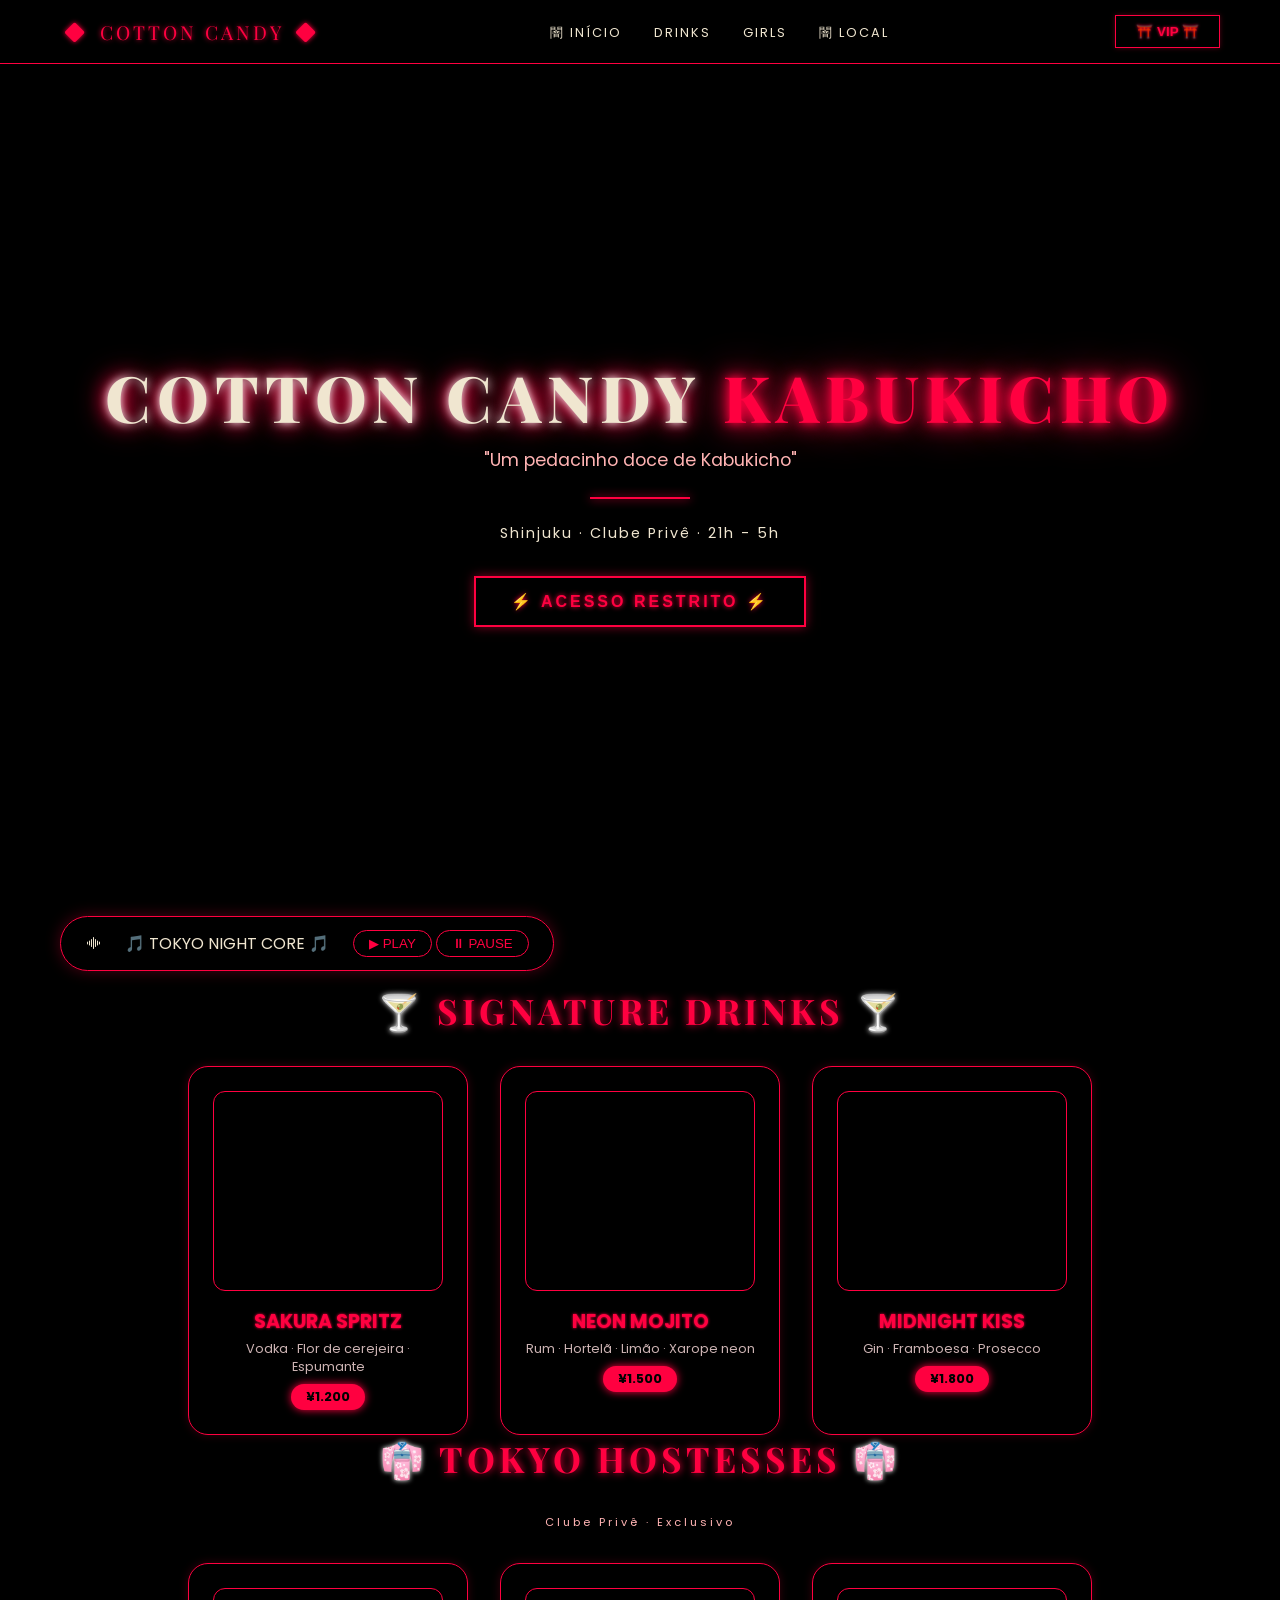
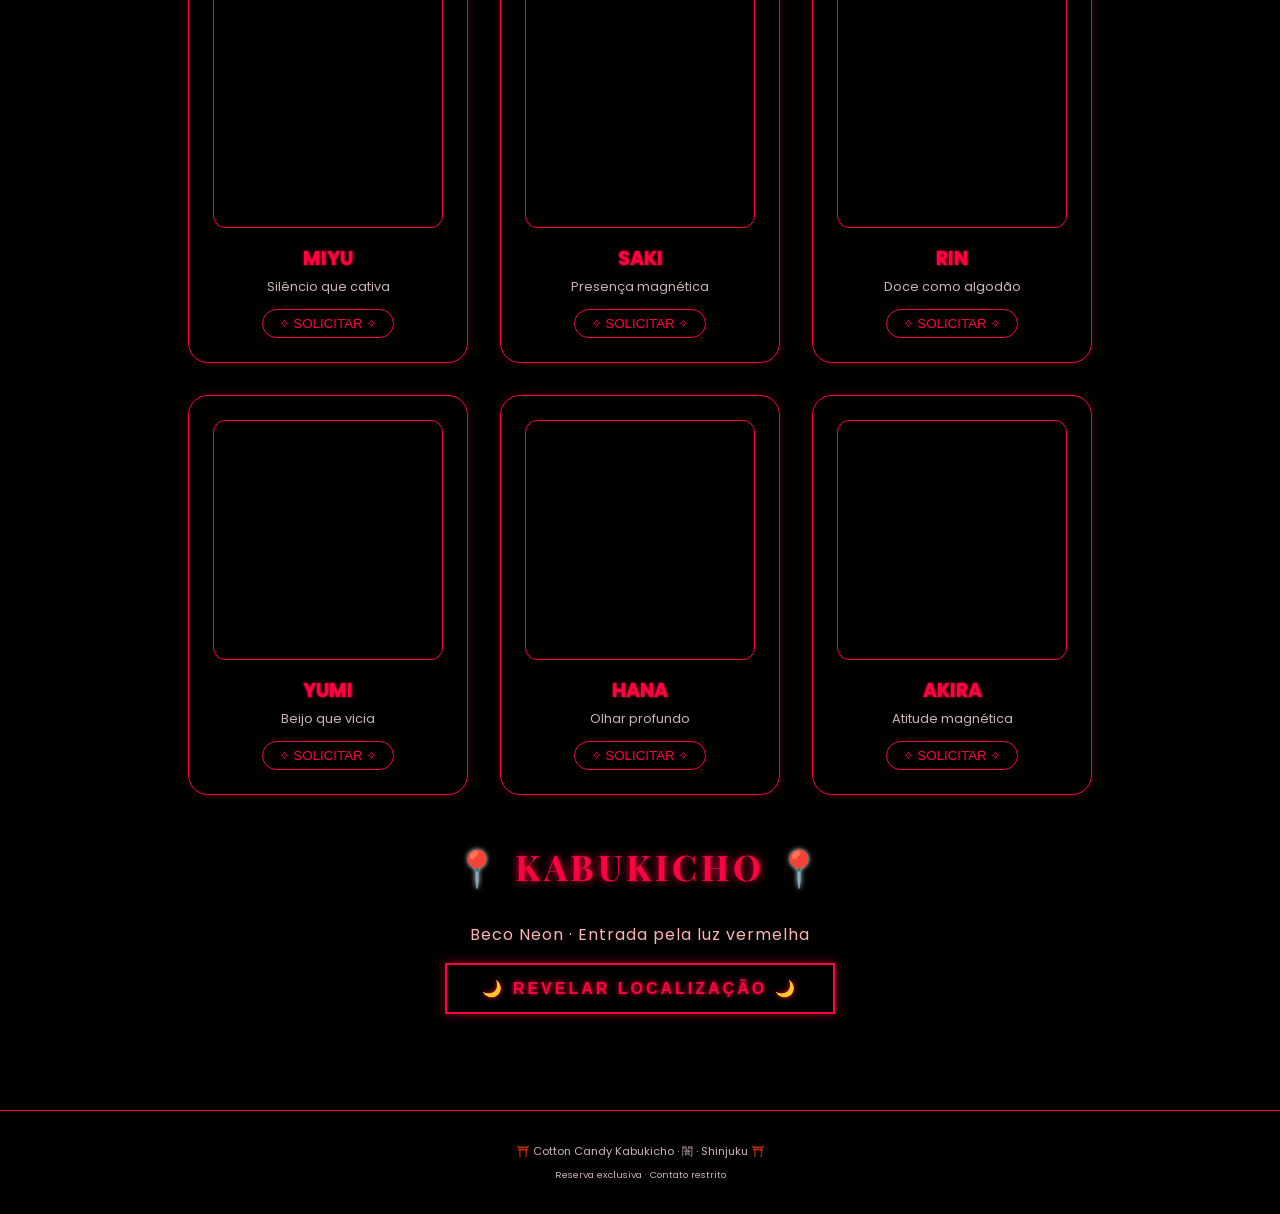
==== index.html @ 1bbd7b4f "Update index.html" ====
<!DOCTYPE html>
<html lang="pt-br">
<head>
    <meta charset="UTF-8">
    <meta name="viewport" content="width=device-width, initial-scale=1.0">
    <title>Cotton Candy Kabukicho · 闇の夜</title>
    <link rel="stylesheet" href="style.css">
    <link href="https://fonts.googleapis.com/css2?family=Playfair+Display:wght@400;600;700;900&family=Poppins:wght@300;400;500;600;700&display=swap" rel="stylesheet">
    <link rel="stylesheet" href="https://cdn.jsdelivr.net/npm/bootstrap-icons@1.10.5/font/bootstrap-icons.css">
</head>
<body>

    <!-- VÍDEO DE FUNDO -->
    <div class="video-background">
        <video autoplay muted loop playsinline id="bg-video">
            <source src="night%20club%20Tokyo%20Japan.mp4" type="video/mp4">
        </video>
        <div class="video-overlay"></div>
    </div>

    <header>
        <div class="container">
            <div class="logo">
                <i class="bi bi-diamond-fill"></i>
                <span>COTTON CANDY</span>
                <i class="bi bi-diamond-fill"></i>
            </div>
            <nav>
                <ul>
                    <li><a href="#inicio">闇 INÍCIO</a></li>
                    <li><a href="#drinks">DRINKS</a></li>
                    <li><a href="#girls">GIRLS</a></li>
                    <li><a href="#local">闇 LOCAL</a></li>
                </ul>
            </nav>
            <div class="vip-btn">
                <button id="btn-vip" class="neon-btn">⛩️ VIP ⛩️</button>
            </div>
        </div>
    </header>

    <main>
        <section class="hero" id="inicio">
            <div class="container">
                <div class="hero-content">
                    <h1 class="neon-title">COTTON CANDY <span class="neon-red">KABUKICHO</span></h1>
                    <p class="subtitle">"Um pedacinho doce de Kabukicho"</p>
                    <div class="neon-line"></div>
                    <p class="desc">Shinjuku · Clube Privê · 21h - 5h</p>
                    <button id="btn-reserve" class="btn-neon-big">⚡ ACESSO RESTRITO ⚡</button>
                </div>
            </div>
        </section>

        <section class="music-section">
            <div class="container">
                <div class="music-neon-bar">
                    <i class="bi bi-soundwave"></i>
                    <span id="music-status">🎵 TOKYO NIGHT CORE 🎵</span>
                    <div class="music-buttons">
                        <button id="btn-play" class="neon-small">▶ PLAY</button>
                        <button id="btn-pause" class="neon-small">⏸ PAUSE</button>
                    </div>
                </div>
            </div>
        </section>

        <!-- DRINKS -->
        <section class="drinks" id="drinks">
            <div class="container">
                <h2 class="section-neon">🍸 <span class="neon-red">SIGNATURE DRINKS</span> 🍸</h2>
                <div class="cards-grid">
                    <div class="neon-card">
                        <div class="card-img" style="background-image: url('Sakura%20Apritz.jpg');"></div>
                        <h3>SAKURA SPRITZ</h3>
                        <p>Vodka · Flor de cerejeira · Espumante</p>
                        <span class="price-neon">¥1.200</span>
                    </div>
                    <div class="neon-card">
                        <div class="card-img" style="background-image: url('Neon%20Mojito.jpg');"></div>
                        <h3>NEON MOJITO</h3>
                        <p>Rum · Hortelã · Limão · Xarope neon</p>
                        <span class="price-neon">¥1.500</span>
                    </div>
                    <div class="neon-card">
                        <div class="card-img" style="background-image: url('Midnight%20Kiss.jpg');"></div>
                        <h3>MIDNIGHT KISS</h3>
                        <p>Gin · Framboesa · Prosecco</p>
                        <span class="price-neon">¥1.800</span>
                    </div>
                </div>
            </div>
        </section>

        <!-- TOKYO HOSTESSES (6 GIRLS) -->
        <section class="girls" id="girls">
            <div class="container">
                <h2 class="section-neon">👘 <span class="neon-red">TOKYO HOSTESSES</span> 👘</h2>
                <p class="sub-neon">Clube Privê · Exclusivo</p>
                <div class="cards-grid">
                    <div class="neon-card girl">
                        <div class="card-img" style="background-image: url('Miyu.jpg');"></div>
                        <h3>MIYU</h3>
                        <p>Silêncio que cativa</p>
                        <button class="btn-hostess" data-girl="Miyu">✧ SOLICITAR ✧</button>
                    </div>
                    <div class="neon-card girl">
                        <div class="card-img" style="background-image: url('Saki.jpg');"></div>
                        <h3>SAKI</h3>
                        <p>Presença magnética</p>
                        <button class="btn-hostess" data-girl="Saki">✧ SOLICITAR ✧</button>
                    </div>
                    <div class="neon-card girl">
                        <div class="card-img" style="background-image: url('Rin.jpg');"></div>
                        <h3>RIN</h3>
                        <p>Doce como algodão</p>
                        <button class="btn-hostess" data-girl="Rin">✧ SOLICITAR ✧</button>
                    </div>
                    <div class="neon-card girl">
                        <div class="card-img" style="background-image: url('Yumi.jpg');"></div>
                        <h3>YUMI</h3>
                        <p>Beijo que vicia</p>
                        <button class="btn-hostess" data-girl="Yumi">✧ SOLICITAR ✧</button>
                    </div>
                    <div class="neon-card girl">
                        <div class="card-img" style="background-image: url('girl001.jpg');"></div>
                        <h3>HANA</h3>
                        <p>Olhar profundo</p>
                        <button class="btn-hostess" data-girl="Hana">✧ SOLICITAR ✧</button>
                    </div>
                    <div class="neon-card girl">
                        <div class="card-img" style="background-image: url('girl002.jpg');"></div>
                        <h3>AKIRA</h3>
                        <p>Atitude magnética</p>
                        <button class="btn-hostess" data-girl="Akira">✧ SOLICITAR ✧</button>
                    </div>
                </div>
            </div>
        </section>

        <section class="location" id="local">
            <div class="container">
                <h2 class="section-neon">📍 <span class="neon-red">KABUKICHO</span> 📍</h2>
                <p class="location-address">Beco Neon · Entrada pela luz vermelha</p>
                <button id="btn-mapa" class="btn-neon-big">🌙 REVELAR LOCALIZAÇÃO 🌙</button>
            </div>
        </section>
    </main>

    <footer>
        <div class="container">
            <p>⛩️ Cotton Candy Kabukicho · 闇 · Shinjuku ⛩️</p>
            <p class="footer-small">Reserva exclusiva · Contato restrito</p>
        </div>
    </footer>

    <audio id="bg-music" loop preload="auto"></audio>

    <script src="script.js"></script>
</body>
</html>
---- style.css ----
* {
    margin: 0;
    padding: 0;
    box-sizing: border-box;
}

body {
    font-family: 'Poppins', sans-serif;
    background: #000;
    color: #f0e6d0;
    overflow-x: hidden;
}

/* VÍDEO DE FUNDO */
.video-background {
    position: fixed;
    top: 0;
    left: 0;
    width: 100%;
    height: 100%;
    z-index: -2;
    overflow: hidden;
}

.video-background video {
    width: 100%;
    height: 100%;
    object-fit: cover;
}

.video-overlay {
    position: fixed;
    top: 0;
    left: 0;
    width: 100%;
    height: 100%;
    background: rgba(0, 0, 0, 0.65);
    z-index: -1;
}

.container {
    max-width: 1200px;
    margin: 0 auto;
    padding: 0 20px;
}

/* HEADER SOMBRIO */
header {
    position: fixed;
    top: 0;
    width: 100%;
    background: rgba(0, 0, 0, 0.85);
    backdrop-filter: blur(12px);
    border-bottom: 1px solid #ff0040;
    z-index: 100;
    padding: 15px 0;
}

header .container {
    display: flex;
    justify-content: space-between;
    align-items: center;
    flex-wrap: wrap;
}

.logo {
    font-family: 'Playfair Display', serif;
    font-size: 1.2rem;
    letter-spacing: 3px;
    color: #ff0040;
    text-shadow: 0 0 5px #ff0040;
}

.logo i {
    margin: 0 5px;
}

nav ul {
    display: flex;
    gap: 2rem;
    list-style: none;
}

nav a {
    color: #f0e6d0;
    text-decoration: none;
    font-size: 0.8rem;
    letter-spacing: 2px;
    transition: 0.3s;
}

nav a:hover {
    color: #ff0040;
    text-shadow: 0 0 5px #ff0040;
}

.neon-btn {
    background: none;
    border: 1px solid #ff0040;
    padding: 8px 20px;
    color: #ff0040;
    font-weight: bold;
    cursor: pointer;
    transition: 0.3s;
    text-shadow: 0 0 3px #ff0040;
    box-shadow: 0 0 5px rgba(255,0,64,0.3);
}

.neon-btn:hover {
    background: #ff0040;
    color: #000;
    box-shadow: 0 0 20px #ff0040;
}

/* HERO */
.hero {
    min-height: 100vh;
    display: flex;
    align-items: center;
    text-align: center;
    padding-top: 80px;
}

.hero-content {
    width: 100%;
}

.neon-title {
    font-family: 'Playfair Display', serif;
    font-size: 4rem;
    font-weight: 800;
    letter-spacing: 6px;
    text-shadow: 0 0 10px #fff, 0 0 20px #ff0040, 0 0 30px #ff0040;
}

.neon-title .neon-red {
    color: #ff0040;
    text-shadow: 0 0 10px #ff0040, 0 0 20px #ff0040, 0 0 40px #ff0040;
}

.subtitle {
    font-size: 1.1rem;
    margin-top: 0.5rem;
    color: #ffb3b3;
}

.neon-line {
    width: 100px;
    height: 2px;
    background: #ff0040;
    margin: 1.5rem auto;
    box-shadow: 0 0 10px #ff0040;
}

.desc {
    font-size: 0.9rem;
    letter-spacing: 2px;
    margin-bottom: 2rem;
}

.btn-neon-big {
    background: none;
    border: 2px solid #ff0040;
    padding: 14px 35px;
    color: #ff0040;
    font-weight: bold;
    cursor: pointer;
    transition: 0.3s;
    font-size: 1rem;
    letter-spacing: 3px;
    text-shadow: 0 0 5px #ff0040;
    box-shadow: 0 0 10px rgba(255,0,64,0.5);
}

.btn-neon-big:hover {
    background: #ff0040;
    color: #000;
    box-shadow: 0 0 30px #ff0040;
}

/* MUSIC NEON BAR */
.music-section {
    padding: 1rem 0;
}

.music-neon-bar {
    background: rgba(0, 0, 0, 0.7);
    backdrop-filter: blur(8px);
    border: 1px solid #ff0040;
    border-radius: 50px;
    padding: 0.8rem 1.5rem;
    display: inline-flex;
    align-items: center;
    gap: 1.5rem;
    width: auto;
    margin: 0 auto;
    box-shadow: 0 0 15px rgba(255,0,64,0.3);
}

.neon-small {
    background: none;
    border: 1px solid #ff0040;
    color: #ff0040;
    padding: 5px 15px;
    border-radius: 30px;
    cursor: pointer;
    transition: 0.3s;
}

.neon-small:hover {
    background: #ff0040;
    color: #000;
}

/* SEÇÕES */
.section-neon {
    font-family: 'Playfair Display', serif;
    font-size: 2.2rem;
    text-align: center;
    margin-bottom: 2rem;
    letter-spacing: 4px;
    text-shadow: 0 0 5px #fff;
}

.section-neon .neon-red {
    color: #ff0040;
    text-shadow: 0 0 8px #ff0040;
}

.sub-neon {
    text-align: center;
    font-size: 0.7rem;
    letter-spacing: 3px;
    color: #ffb3b3;
    margin-bottom: 2rem;
}

.cards-grid {
    display: flex;
    justify-content: center;
    gap: 2rem;
    flex-wrap: wrap;
}

.neon-card {
    background: rgba(0, 0, 0, 0.7);
    backdrop-filter: blur(8px);
    border: 1px solid #ff0040;
    border-radius: 20px;
    padding: 1.5rem;
    width: 280px;
    text-align: center;
    transition: 0.3s;
    box-shadow: 0 0 10px rgba(255,0,64,0.2);
}

.neon-card:hover {
    transform: translateY(-8px);
    border-color: #ff0040;
    box-shadow: 0 0 25px #ff0040;
}

.card-img {
    width: 100%;
    height: 200px;
    background-size: cover;
    background-position: center;
    border-radius: 12px;
    margin-bottom: 1rem;
    border: 1px solid #ff0040;
}

.girl .card-img {
    height: 240px;
}

.neon-card h3 {
    font-size: 1.2rem;
    margin-bottom: 0.3rem;
    color: #ff0040;
    text-shadow: 0 0 3px #ff0040;
}

.neon-card p {
    font-size: 0.8rem;
    color: #ccb3b3;
}

.price-neon {
    display: inline-block;
    background: #ff0040;
    padding: 4px 15px;
    border-radius: 30px;
    font-size: 0.8rem;
    font-weight: bold;
    color: #000;
    margin-top: 0.5rem;
    box-shadow: 0 0 8px #ff0040;
}

.btn-hostess {
    background: none;
    border: 1px solid #ff0040;
    padding: 6px 16px;
    border-radius: 30px;
    color: #ff0040;
    cursor: pointer;
    margin-top: 0.8rem;
    transition: 0.3s;
}

.btn-hostess:hover {
    background: #ff0040;
    color: #000;
}

/* LOCATION */
.location {
    text-align: center;
    padding: 3rem 0;
}

.location-address {
    margin-bottom: 1rem;
    color: #ffb3b3;
    letter-spacing: 1px;
}

footer {
    text-align: center;
    padding: 2rem 0;
    border-top: 1px solid #ff0040;
    margin-top: 3rem;
    font-size: 0.7rem;
    color: #ccb3b3;
}

.footer-small {
    margin-top: 0.5rem;
    font-size: 0.6rem;
}

@media (max-width: 768px) {
    .neon-title { font-size: 2rem; }
    nav ul { gap: 1rem; }
    .neon-card { width: 90%; }
}
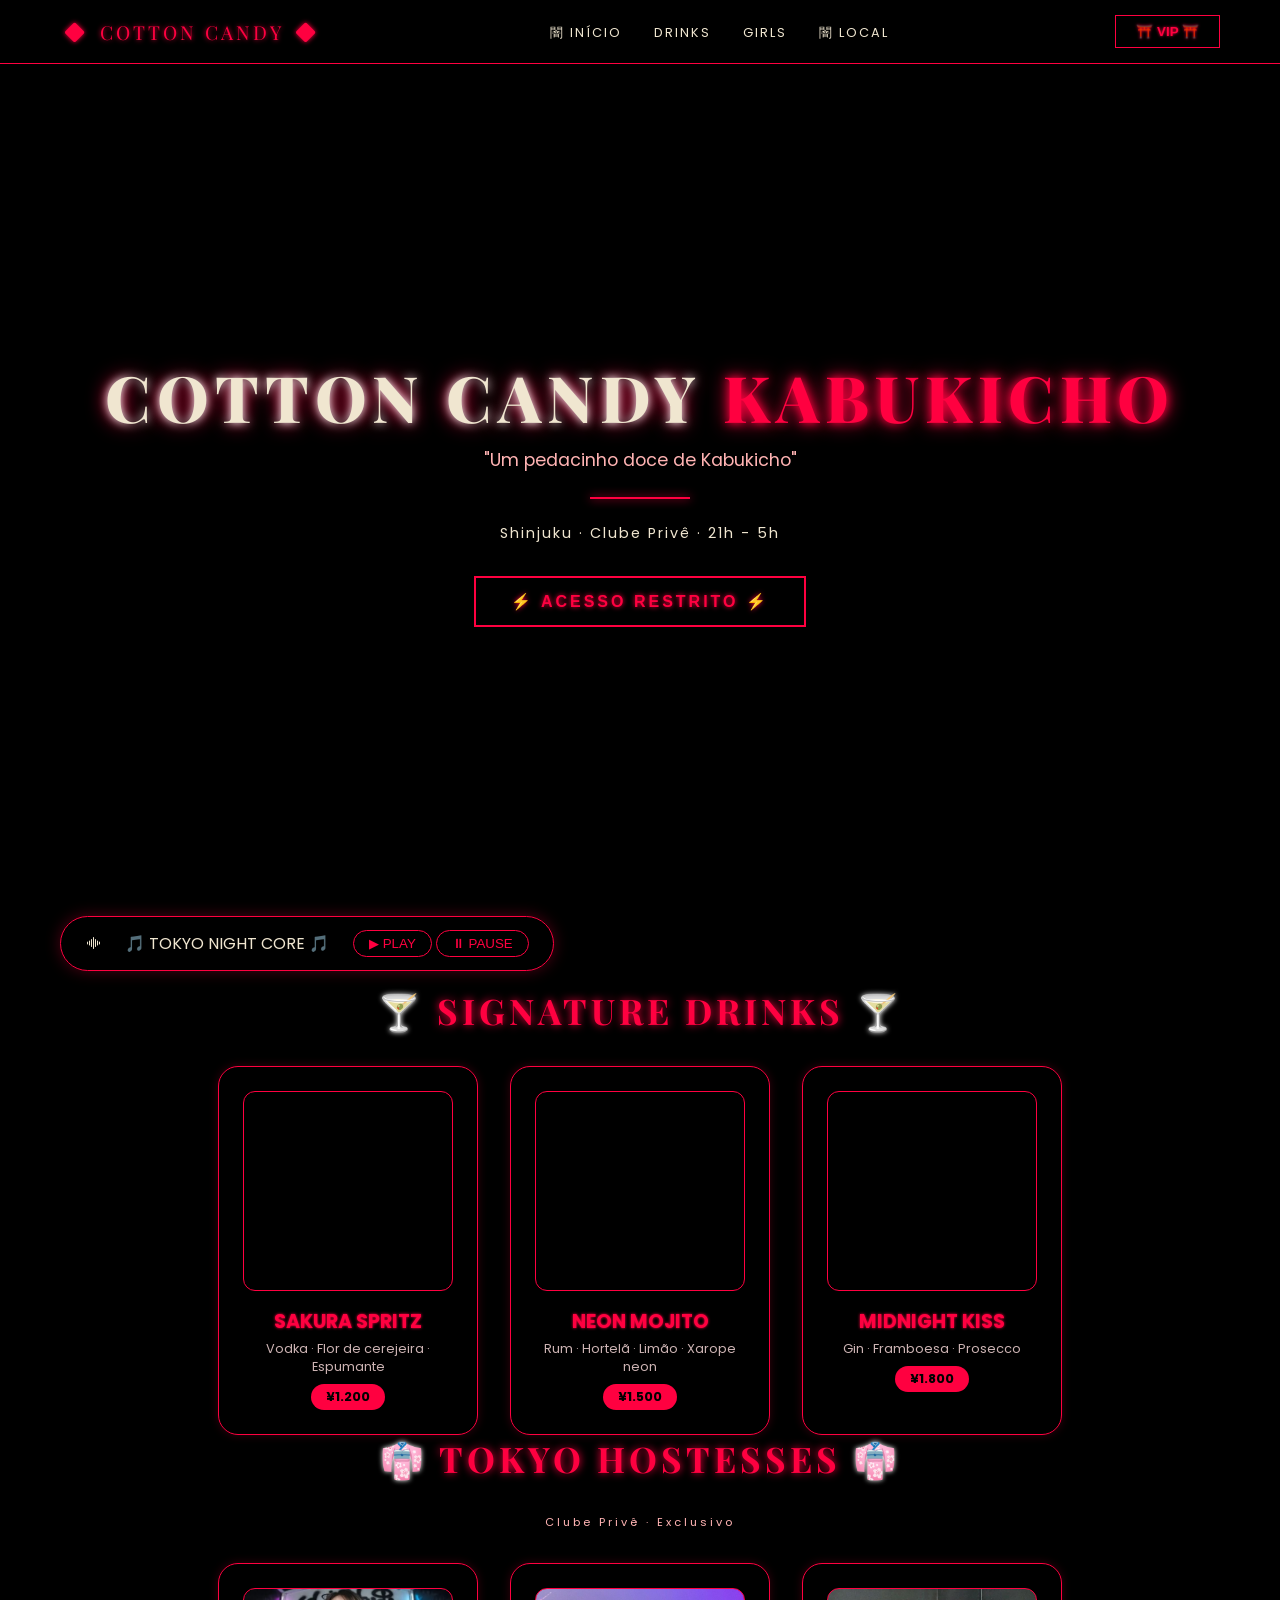
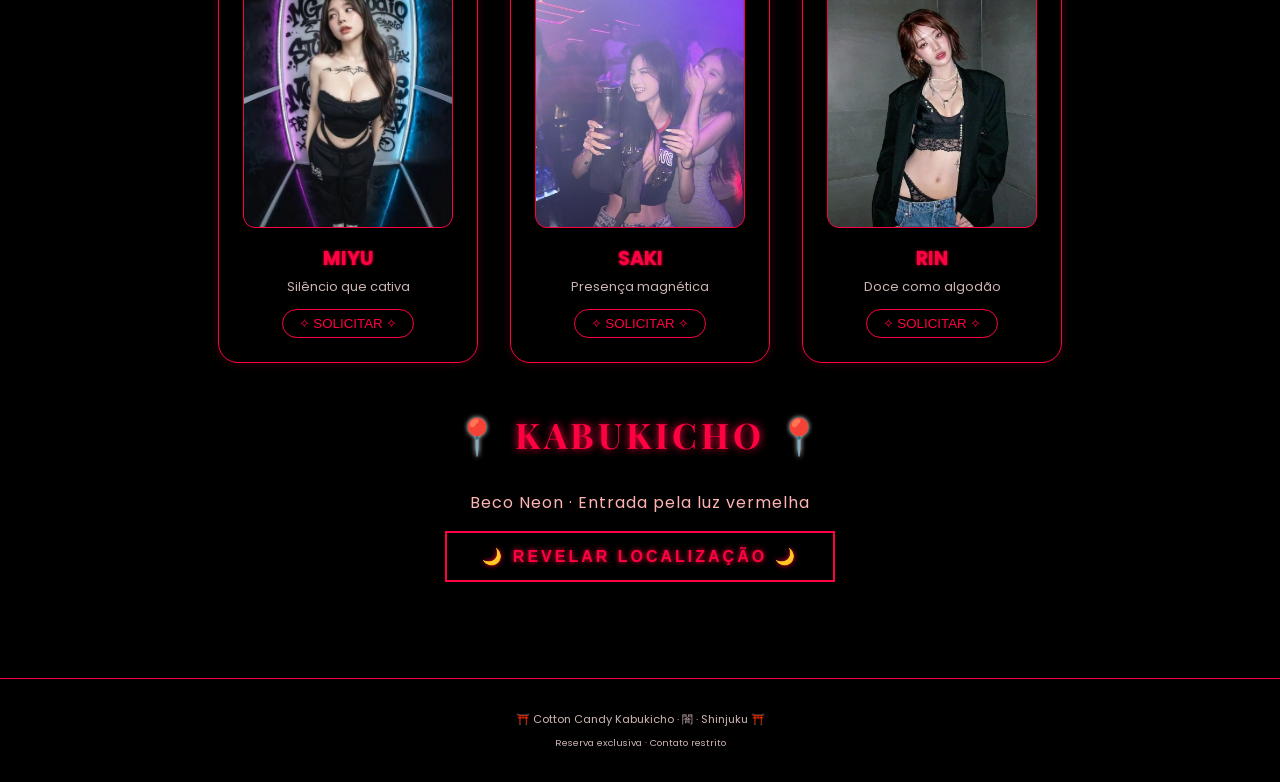
==== commit e27ba712: "Update index.html" ====
--- a/index.html
+++ b/index.html
@@ -13,7 +13,7 @@
     <!-- VÍDEO DE FUNDO -->
     <div class="video-background">
         <video autoplay muted loop playsinline id="bg-video">
-            <source src="night%20club%20Tokyo%20Japan.mp4" type="video/mp4">
+            <source src="imagens/night%20club,%20Tokyo,%20Japan.mp4" type="video/mp4">
         </video>
         <div class="video-overlay"></div>
     </div>
@@ -71,19 +71,19 @@
                 <h2 class="section-neon">🍸 <span class="neon-red">SIGNATURE DRINKS</span> 🍸</h2>
                 <div class="cards-grid">
                     <div class="neon-card">
-                        <div class="card-img" style="background-image: url('Sakura%20Apritz.jpg');"></div>
+                        <div class="card-img" style="background-image: url('imagens/giri001.jpg');"></div>
                         <h3>SAKURA SPRITZ</h3>
                         <p>Vodka · Flor de cerejeira · Espumante</p>
                         <span class="price-neon">¥1.200</span>
                     </div>
                     <div class="neon-card">
-                        <div class="card-img" style="background-image: url('Neon%20Mojito.jpg');"></div>
+                        <div class="card-img" style="background-image: url('imagens/giri002.jpg');"></div>
                         <h3>NEON MOJITO</h3>
                         <p>Rum · Hortelã · Limão · Xarope neon</p>
                         <span class="price-neon">¥1.500</span>
                     </div>
                     <div class="neon-card">
-                        <div class="card-img" style="background-image: url('Midnight%20Kiss.jpg');"></div>
+                        <div class="card-img" style="background-image: url('imagens/giri003.jpg');"></div>
                         <h3>MIDNIGHT KISS</h3>
                         <p>Gin · Framboesa · Prosecco</p>
                         <span class="price-neon">¥1.800</span>
@@ -92,47 +92,29 @@
             </div>
         </section>
 
-        <!-- TOKYO HOSTESSES (6 GIRLS) -->
+        <!-- TOKYO HOSTESSES -->
         <section class="girls" id="girls">
             <div class="container">
                 <h2 class="section-neon">👘 <span class="neon-red">TOKYO HOSTESSES</span> 👘</h2>
                 <p class="sub-neon">Clube Privê · Exclusivo</p>
                 <div class="cards-grid">
                     <div class="neon-card girl">
-                        <div class="card-img" style="background-image: url('Miyu.jpg');"></div>
+                        <div class="card-img" style="background-image: url('imagens/Miyu.jpg');"></div>
                         <h3>MIYU</h3>
                         <p>Silêncio que cativa</p>
                         <button class="btn-hostess" data-girl="Miyu">✧ SOLICITAR ✧</button>
                     </div>
                     <div class="neon-card girl">
-                        <div class="card-img" style="background-image: url('Saki.jpg');"></div>
+                        <div class="card-img" style="background-image: url('imagens/Saki.jpg');"></div>
                         <h3>SAKI</h3>
                         <p>Presença magnética</p>
                         <button class="btn-hostess" data-girl="Saki">✧ SOLICITAR ✧</button>
                     </div>
                     <div class="neon-card girl">
-                        <div class="card-img" style="background-image: url('Rin.jpg');"></div>
+                        <div class="card-img" style="background-image: url('imagens/Rin.jpg');"></div>
                         <h3>RIN</h3>
                         <p>Doce como algodão</p>
                         <button class="btn-hostess" data-girl="Rin">✧ SOLICITAR ✧</button>
-                    </div>
-                    <div class="neon-card girl">
-                        <div class="card-img" style="background-image: url('Yumi.jpg');"></div>
-                        <h3>YUMI</h3>
-                        <p>Beijo que vicia</p>
-                        <button class="btn-hostess" data-girl="Yumi">✧ SOLICITAR ✧</button>
-                    </div>
-                    <div class="neon-card girl">
-                        <div class="card-img" style="background-image: url('girl001.jpg');"></div>
-                        <h3>HANA</h3>
-                        <p>Olhar profundo</p>
-                        <button class="btn-hostess" data-girl="Hana">✧ SOLICITAR ✧</button>
-                    </div>
-                    <div class="neon-card girl">
-                        <div class="card-img" style="background-image: url('girl002.jpg');"></div>
-                        <h3>AKIRA</h3>
-                        <p>Atitude magnética</p>
-                        <button class="btn-hostess" data-girl="Akira">✧ SOLICITAR ✧</button>
                     </div>
                 </div>
             </div>
--- a/style.css
+++ b/style.css
@@ -34,7 +34,7 @@
     left: 0;
     width: 100%;
     height: 100%;
-    background: rgba(0, 0, 0, 0.65);
+    background: rgba(0, 0, 0, 0.6);
     z-index: -1;
 }
 
@@ -44,7 +44,7 @@
     padding: 0 20px;
 }
 
-/* HEADER SOMBRIO */
+/* HEADER */
 header {
     position: fixed;
     top: 0;
@@ -103,7 +103,6 @@
     cursor: pointer;
     transition: 0.3s;
     text-shadow: 0 0 3px #ff0040;
-    box-shadow: 0 0 5px rgba(255,0,64,0.3);
 }
 
 .neon-btn:hover {
@@ -130,12 +129,12 @@
     font-size: 4rem;
     font-weight: 800;
     letter-spacing: 6px;
-    text-shadow: 0 0 10px #fff, 0 0 20px #ff0040, 0 0 30px #ff0040;
+    text-shadow: 0 0 10px #fff, 0 0 20px #ff0040;
 }
 
 .neon-title .neon-red {
     color: #ff0040;
-    text-shadow: 0 0 10px #ff0040, 0 0 20px #ff0040, 0 0 40px #ff0040;
+    text-shadow: 0 0 10px #ff0040, 0 0 20px #ff0040;
 }
 
 .subtitle {
@@ -169,7 +168,6 @@
     font-size: 1rem;
     letter-spacing: 3px;
     text-shadow: 0 0 5px #ff0040;
-    box-shadow: 0 0 10px rgba(255,0,64,0.5);
 }
 
 .btn-neon-big:hover {
@@ -178,7 +176,7 @@
     box-shadow: 0 0 30px #ff0040;
 }
 
-/* MUSIC NEON BAR */
+/* MUSIC */
 .music-section {
     padding: 1rem 0;
 }
@@ -212,7 +210,7 @@
     color: #000;
 }
 
-/* SEÇÕES */
+/* CARDS */
 .section-neon {
     font-family: 'Playfair Display', serif;
     font-size: 2.2rem;
@@ -248,7 +246,7 @@
     border: 1px solid #ff0040;
     border-radius: 20px;
     padding: 1.5rem;
-    width: 280px;
+    width: 260px;
     text-align: center;
     transition: 0.3s;
     box-shadow: 0 0 10px rgba(255,0,64,0.2);
@@ -295,7 +293,6 @@
     font-weight: bold;
     color: #000;
     margin-top: 0.5rem;
-    box-shadow: 0 0 8px #ff0040;
 }
 
 .btn-hostess {
@@ -314,7 +311,6 @@
     color: #000;
 }
 
-/* LOCATION */
 .location {
     text-align: center;
     padding: 3rem 0;
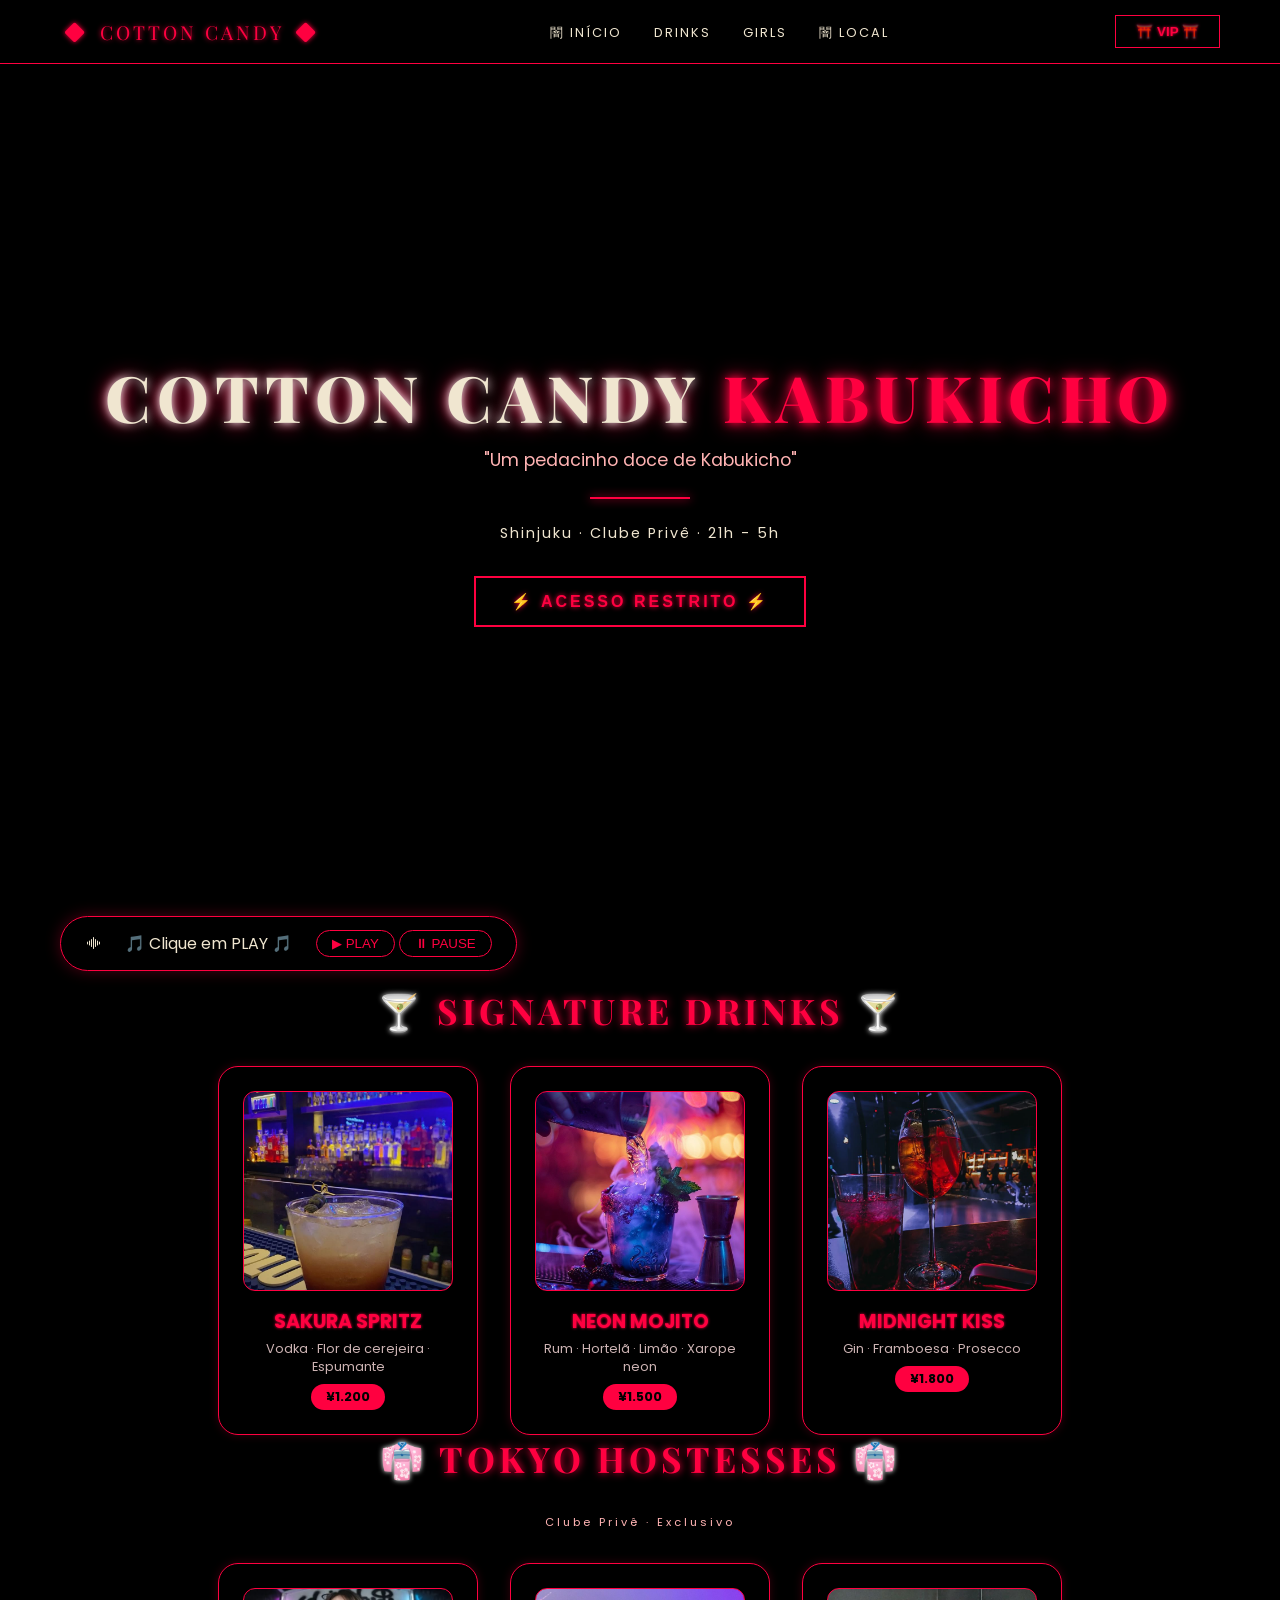
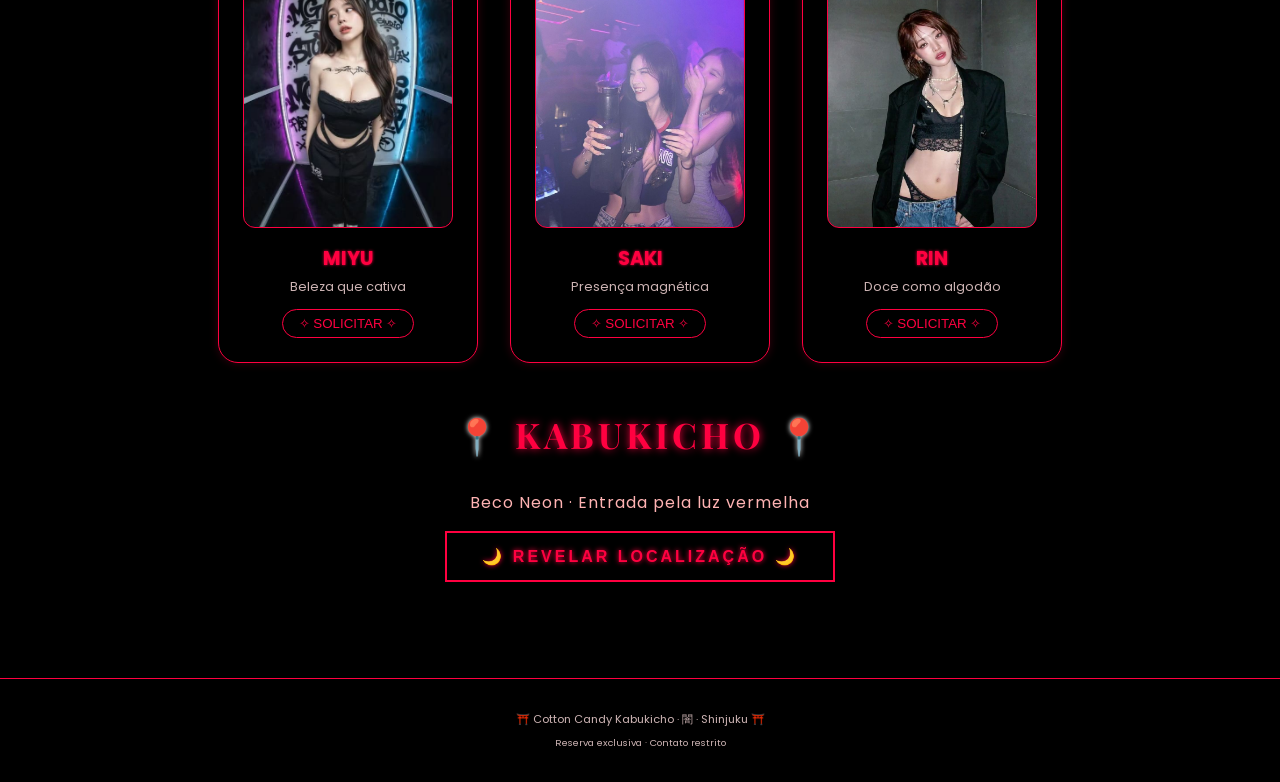
==== commit a2b79d88: "Update index.html" ====
--- a/index.html
+++ b/index.html
@@ -71,19 +71,19 @@
                 <h2 class="section-neon">🍸 <span class="neon-red">SIGNATURE DRINKS</span> 🍸</h2>
                 <div class="cards-grid">
                     <div class="neon-card">
-                        <div class="card-img" style="background-image: url('imagens/giri001.jpg');"></div>
+                        <div class="card-img" style="background-image: url('imagens/Sakura\ Apritz.jpg');"></div>
                         <h3>SAKURA SPRITZ</h3>
                         <p>Vodka · Flor de cerejeira · Espumante</p>
                         <span class="price-neon">¥1.200</span>
                     </div>
                     <div class="neon-card">
-                        <div class="card-img" style="background-image: url('imagens/giri002.jpg');"></div>
+                        <div class="card-img" style="background-image: url('imagens/Neon\ Mojito.jpg');"></div>
                         <h3>NEON MOJITO</h3>
                         <p>Rum · Hortelã · Limão · Xarope neon</p>
                         <span class="price-neon">¥1.500</span>
                     </div>
                     <div class="neon-card">
-                        <div class="card-img" style="background-image: url('imagens/giri003.jpg');"></div>
+                        <div class="card-img" style="background-image: url('imagens/Midnight\ Kiss.jpg');"></div>
                         <h3>MIDNIGHT KISS</h3>
                         <p>Gin · Framboesa · Prosecco</p>
                         <span class="price-neon">¥1.800</span>
@@ -101,7 +101,7 @@
                     <div class="neon-card girl">
                         <div class="card-img" style="background-image: url('imagens/Miyu.jpg');"></div>
                         <h3>MIYU</h3>
-                        <p>Silêncio que cativa</p>
+                        <p>Beleza que cativa</p>
                         <button class="btn-hostess" data-girl="Miyu">✧ SOLICITAR ✧</button>
                     </div>
                     <div class="neon-card girl">
--- a/style.css
+++ b/style.css
@@ -11,7 +11,6 @@
     overflow-x: hidden;
 }
 
-/* VÍDEO DE FUNDO */
 .video-background {
     position: fixed;
     top: 0;
@@ -44,7 +43,6 @@
     padding: 0 20px;
 }
 
-/* HEADER */
 header {
     position: fixed;
     top: 0;
@@ -111,7 +109,6 @@
     box-shadow: 0 0 20px #ff0040;
 }
 
-/* HERO */
 .hero {
     min-height: 100vh;
     display: flex;
@@ -176,7 +173,6 @@
     box-shadow: 0 0 30px #ff0040;
 }
 
-/* MUSIC */
 .music-section {
     padding: 1rem 0;
 }
@@ -210,7 +206,6 @@
     color: #000;
 }
 
-/* CARDS */
 .section-neon {
     font-family: 'Playfair Display', serif;
     font-size: 2.2rem;
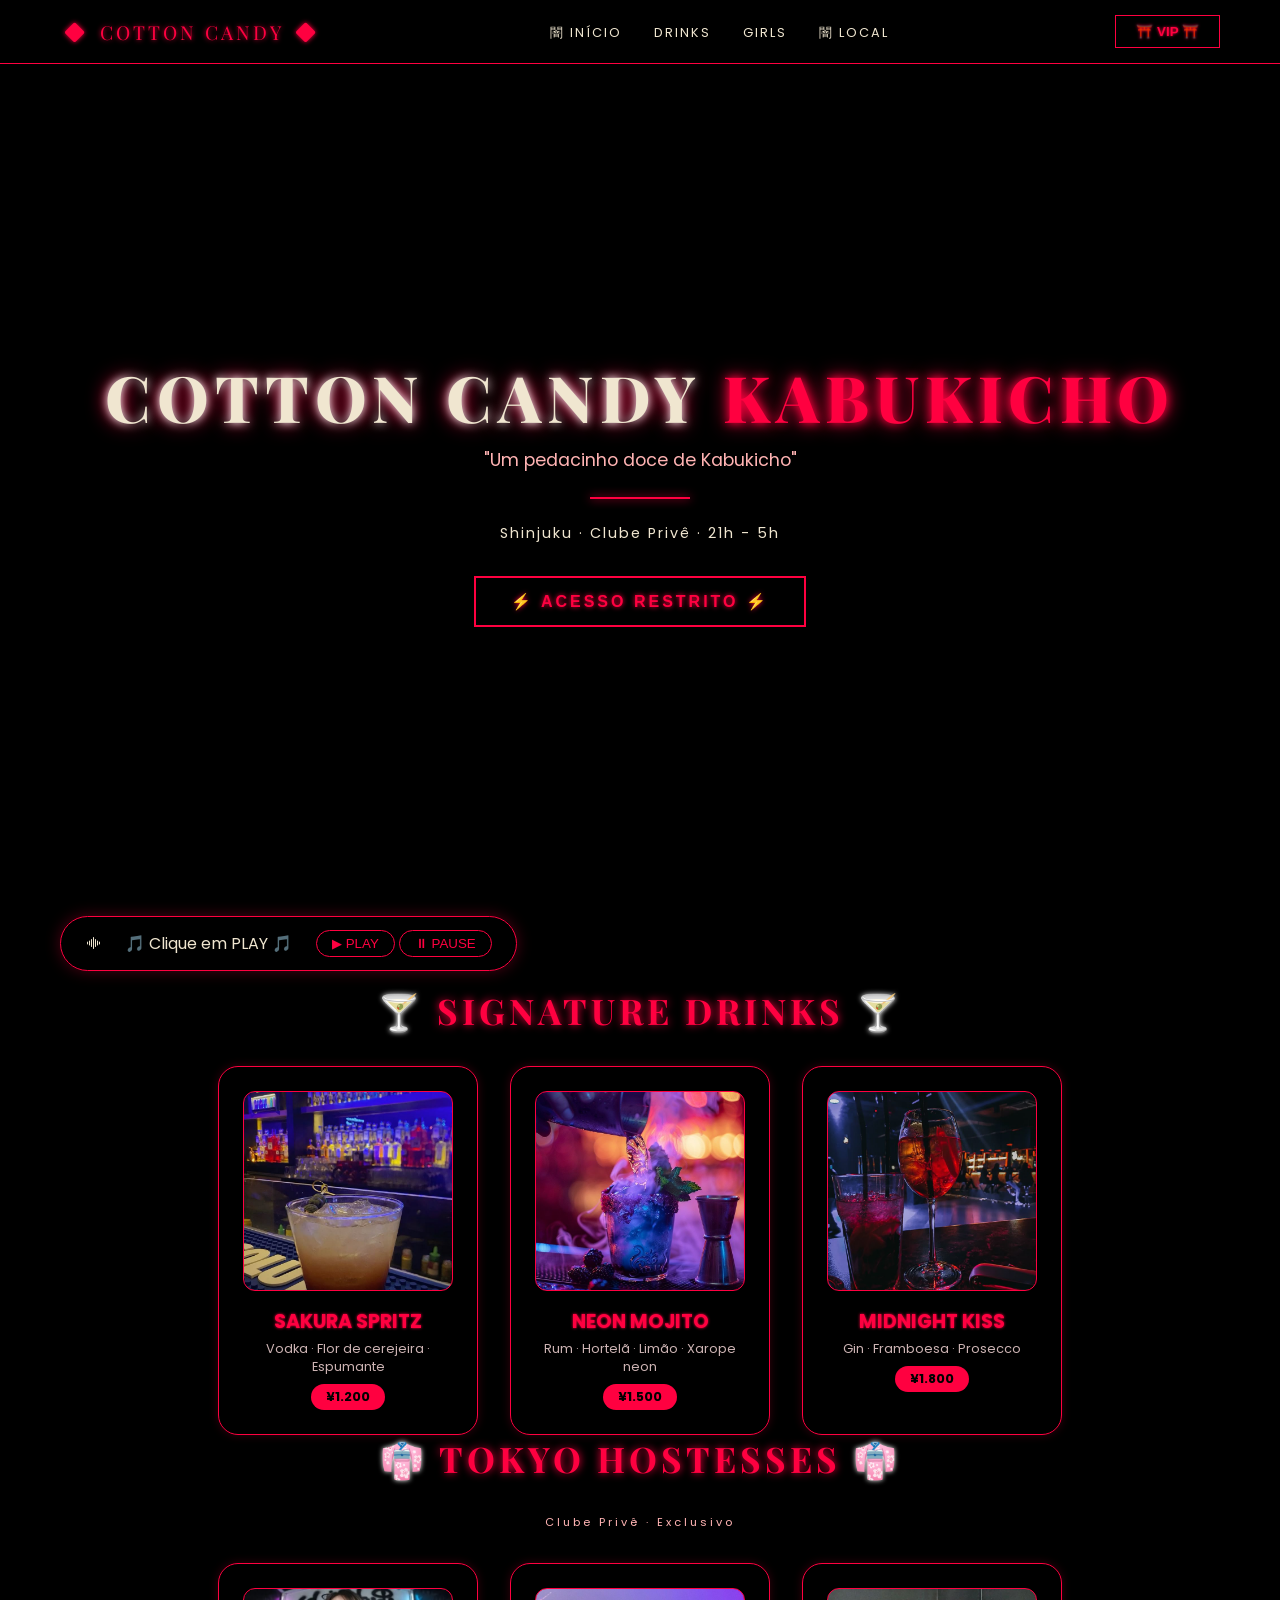
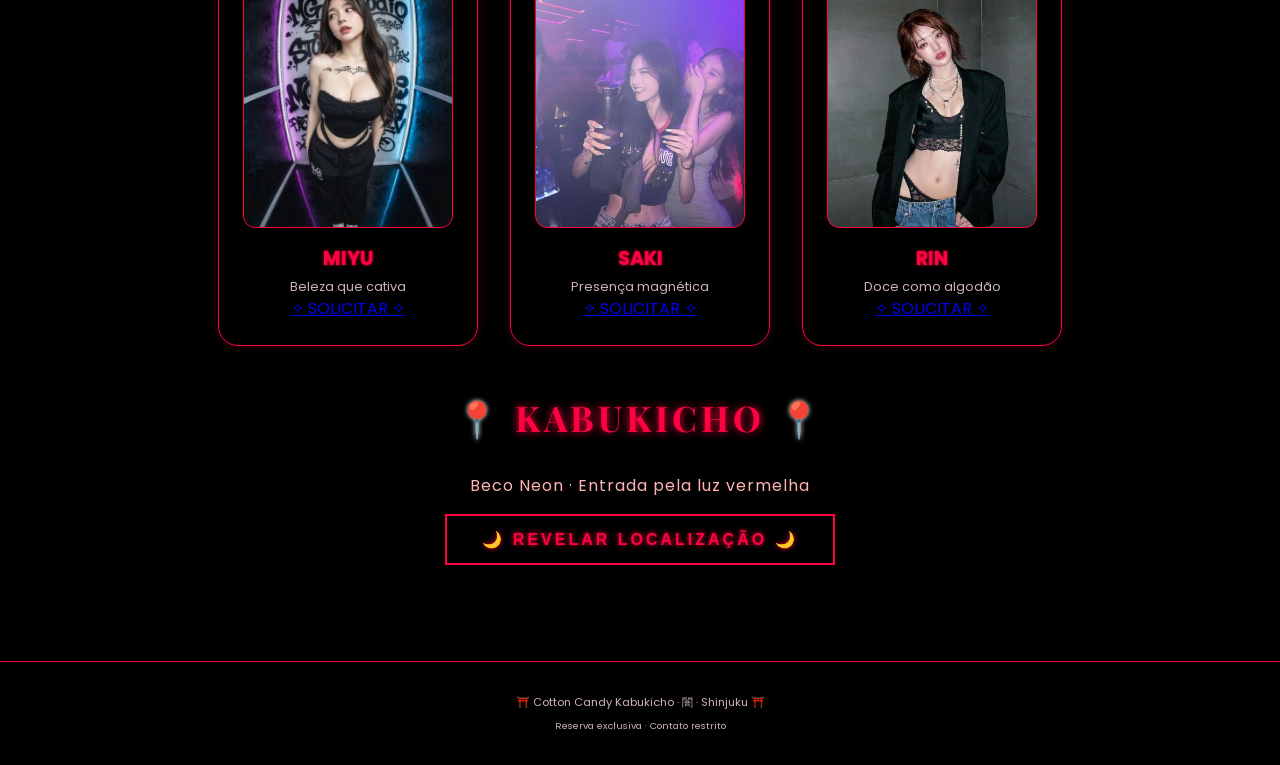
==== commit b51ef72f: "Update index.html" ====
--- a/index.html
+++ b/index.html
@@ -92,7 +92,7 @@
             </div>
         </section>
 
-        <!-- TOKYO HOSTESSES -->
+        <!-- TOKYO HOSTESSES COM LINKS PARA PÁGINAS INDIVIDUAIS -->
         <section class="girls" id="girls">
             <div class="container">
                 <h2 class="section-neon">👘 <span class="neon-red">TOKYO HOSTESSES</span> 👘</h2>
@@ -102,19 +102,19 @@
                         <div class="card-img" style="background-image: url('imagens/Miyu.jpg');"></div>
                         <h3>MIYU</h3>
                         <p>Beleza que cativa</p>
-                        <button class="btn-hostess" data-girl="Miyu">✧ SOLICITAR ✧</button>
+                        <a href="girls/miyu.html" class="btn-hostess-link">✧ SOLICITAR ✧</a>
                     </div>
                     <div class="neon-card girl">
                         <div class="card-img" style="background-image: url('imagens/Saki.jpg');"></div>
                         <h3>SAKI</h3>
                         <p>Presença magnética</p>
-                        <button class="btn-hostess" data-girl="Saki">✧ SOLICITAR ✧</button>
+                        <a href="girls/saki.html" class="btn-hostess-link">✧ SOLICITAR ✧</a>
                     </div>
                     <div class="neon-card girl">
                         <div class="card-img" style="background-image: url('imagens/Rin.jpg');"></div>
                         <h3>RIN</h3>
                         <p>Doce como algodão</p>
-                        <button class="btn-hostess" data-girl="Rin">✧ SOLICITAR ✧</button>
+                        <a href="girls/rin.html" class="btn-hostess-link">✧ SOLICITAR ✧</a>
                     </div>
                 </div>
             </div>
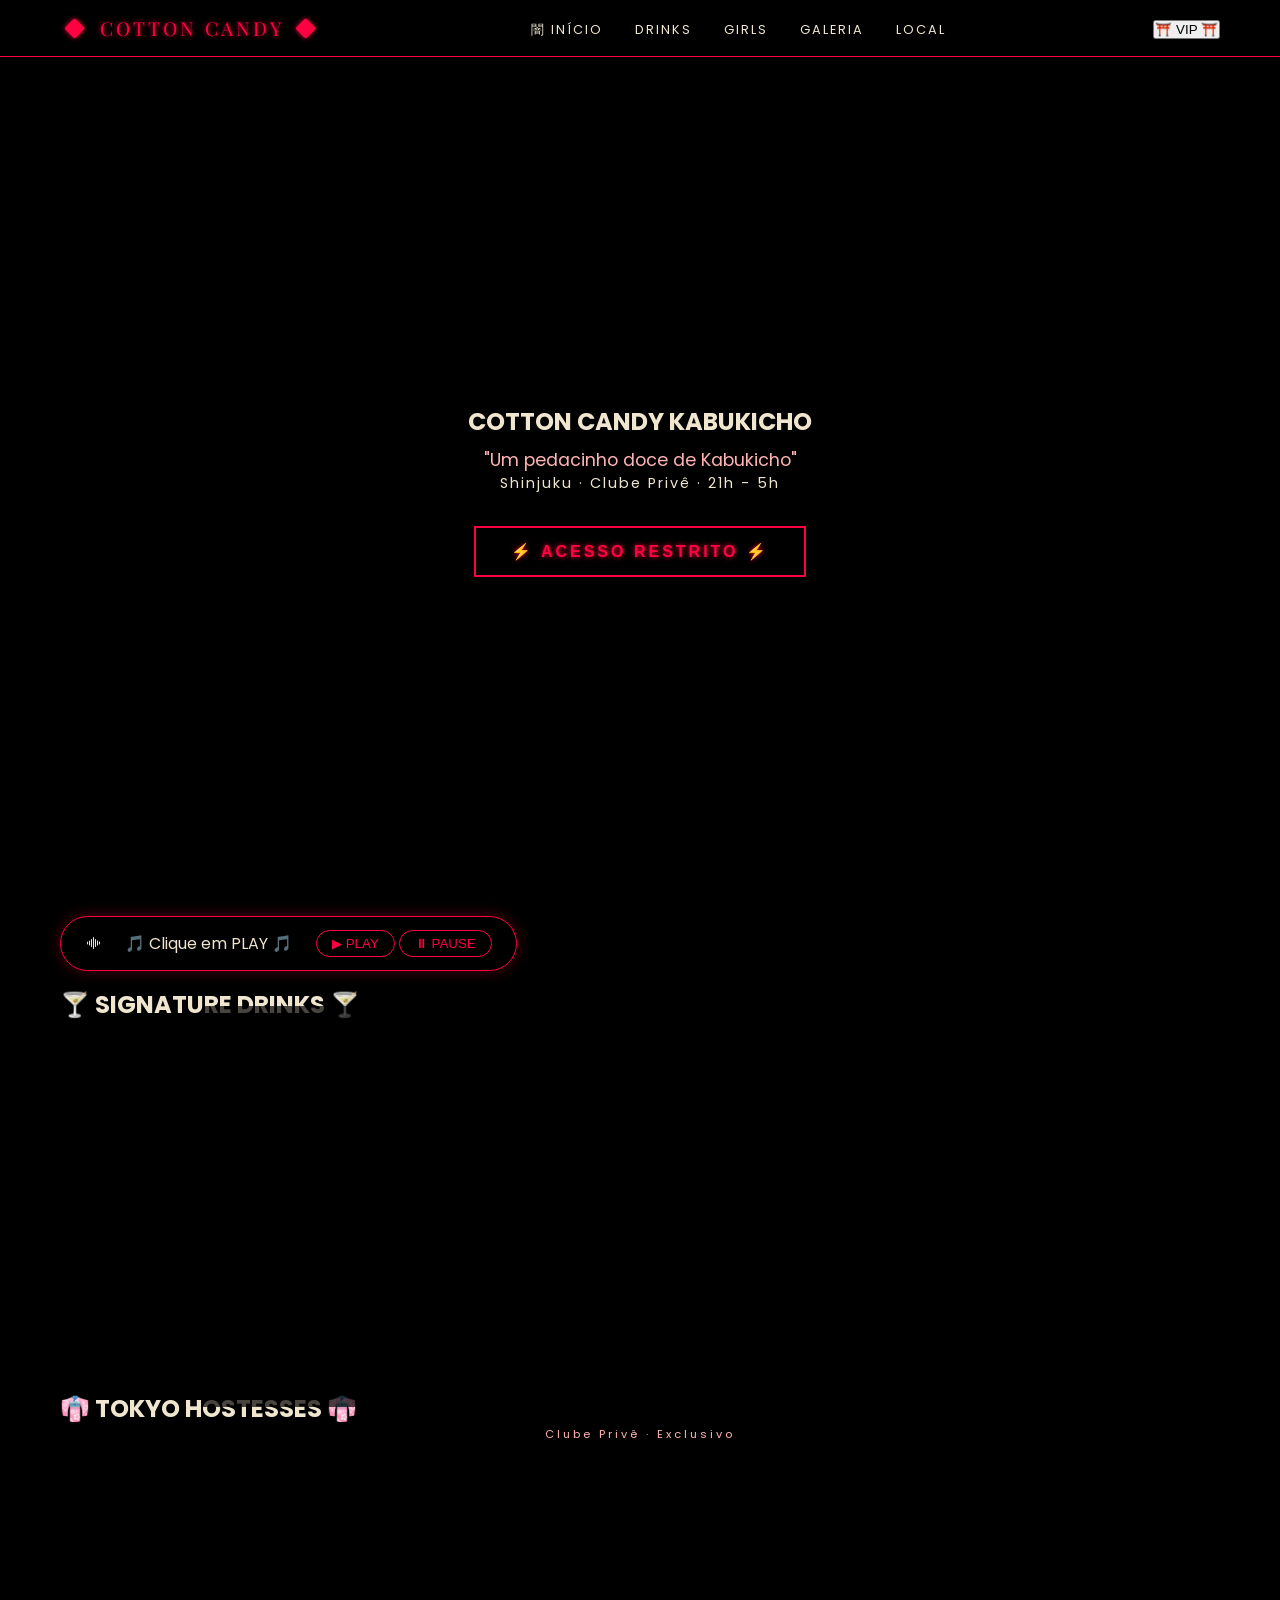
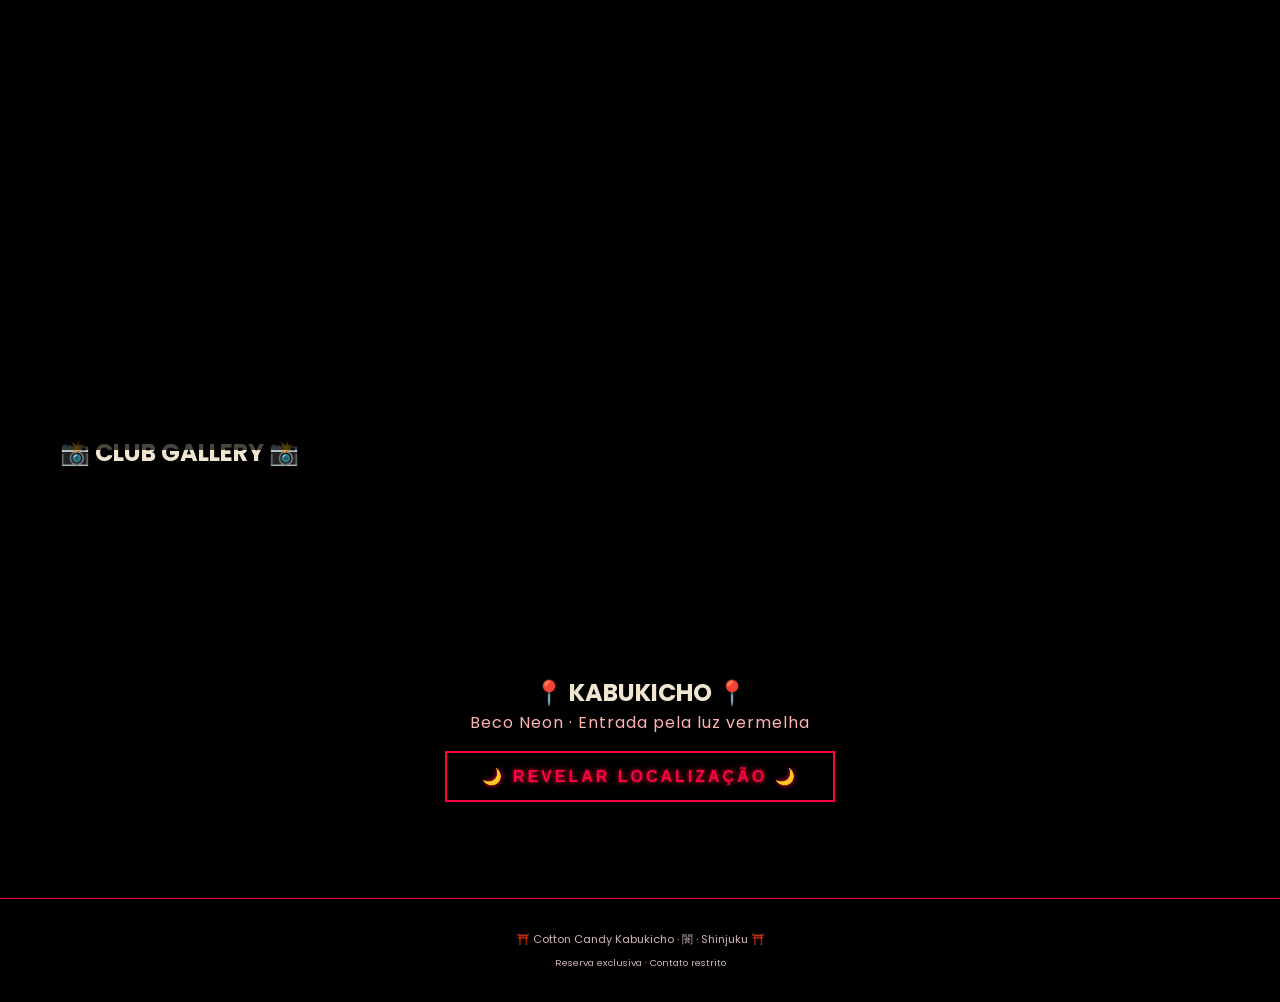
==== commit 4f879264: "Update index.html" ====
--- a/index.html
+++ b/index.html
@@ -10,7 +10,7 @@
 </head>
 <body>
 
-    <!-- VÍDEO DE FUNDO -->
+    <!-- VÍDEO PRINCIPAL -->
     <div class="video-background">
         <video autoplay muted loop playsinline id="bg-video">
             <source src="imagens/night%20club,%20Tokyo,%20Japan.mp4" type="video/mp4">
@@ -20,124 +20,161 @@
 
     <header>
         <div class="container">
-            <div class="logo">
+            <div class="logo neon-pink">
                 <i class="bi bi-diamond-fill"></i>
                 <span>COTTON CANDY</span>
                 <i class="bi bi-diamond-fill"></i>
             </div>
             <nav>
                 <ul>
-                    <li><a href="#inicio">闇 INÍCIO</a></li>
-                    <li><a href="#drinks">DRINKS</a></li>
-                    <li><a href="#girls">GIRLS</a></li>
-                    <li><a href="#local">闇 LOCAL</a></li>
+                    <li><a href="#inicio" class="nav-neon">闇 INÍCIO</a></li>
+                    <li><a href="#drinks" class="nav-neon">DRINKS</a></li>
+                    <li><a href="#girls" class="nav-neon">GIRLS</a></li>
+                    <li><a href="#gallery" class="nav-neon">GALERIA</a></li>
+                    <li><a href="#local" class="nav-neon">LOCAL</a></li>
                 </ul>
             </nav>
             <div class="vip-btn">
-                <button id="btn-vip" class="neon-btn">⛩️ VIP ⛩️</button>
+                <button id="btn-vip" class="neon-btn-vip">⛩️ VIP ⛩️</button>
             </div>
         </div>
     </header>
 
     <main>
+        <!-- HERO -->
         <section class="hero" id="inicio">
             <div class="container">
                 <div class="hero-content">
-                    <h1 class="neon-title">COTTON CANDY <span class="neon-red">KABUKICHO</span></h1>
-                    <p class="subtitle">"Um pedacinho doce de Kabukicho"</p>
-                    <div class="neon-line"></div>
-                    <p class="desc">Shinjuku · Clube Privê · 21h - 5h</p>
-                    <button id="btn-reserve" class="btn-neon-big">⚡ ACESSO RESTRITO ⚡</button>
+                    <h1 class="neon-title-multi">COTTON CANDY <span class="neon-red">KABUKICHO</span></h1>
+                    <p class="subtitle neon-pink">"Um pedacinho doce de Kabukicho"</p>
+                    <div class="neon-line-rainbow"></div>
+                    <p class="desc neon-blue">Shinjuku · Clube Privê · 21h - 5h</p>
+                    <button id="btn-reserve" class="btn-neon-big neon-yellow">⚡ ACESSO RESTRITO ⚡</button>
                 </div>
             </div>
         </section>
 
+        <!-- MÚSICA -->
         <section class="music-section">
             <div class="container">
-                <div class="music-neon-bar">
+                <div class="music-neon-bar neon-cyan">
                     <i class="bi bi-soundwave"></i>
-                    <span id="music-status">🎵 TOKYO NIGHT CORE 🎵</span>
+                    <span id="music-status" class="neon-pink">🎵 TOKYO NIGHT CORE 🎵</span>
                     <div class="music-buttons">
-                        <button id="btn-play" class="neon-small">▶ PLAY</button>
-                        <button id="btn-pause" class="neon-small">⏸ PAUSE</button>
+                        <button id="btn-play" class="neon-small neon-green">▶ PLAY</button>
+                        <button id="btn-pause" class="neon-small neon-red">⏸ PAUSE</button>
                     </div>
                 </div>
             </div>
         </section>
 
-        <!-- DRINKS -->
+        <!-- DRINKS (usando giri001, giri002, giri003) -->
         <section class="drinks" id="drinks">
             <div class="container">
-                <h2 class="section-neon">🍸 <span class="neon-red">SIGNATURE DRINKS</span> 🍸</h2>
+                <h2 class="section-neon-multi">🍸 <span class="neon-red">SIGNATURE DRINKS</span> 🍸</h2>
+                <div class="drinks-banner" style="background-image: url('imagens/tumblr_525b14e513cf25d2c26e85d989dae635_8b1b70a5_400.webp');">
+                    <div class="banner-overlay"></div>
+                </div>
                 <div class="cards-grid">
-                    <div class="neon-card">
-                        <div class="card-img" style="background-image: url('imagens/Sakura\ Apritz.jpg');"></div>
-                        <h3>SAKURA SPRITZ</h3>
+                    <div class="neon-card card-neon-green">
+                        <div class="card-img" style="background-image: url('imagens/giri001.jpg');"></div>
+                        <h3 class="neon-green">SAKURA SPRITZ</h3>
                         <p>Vodka · Flor de cerejeira · Espumante</p>
-                        <span class="price-neon">¥1.200</span>
+                        <span class="price-neon price-green">¥1.200</span>
                     </div>
-                    <div class="neon-card">
-                        <div class="card-img" style="background-image: url('imagens/Neon\ Mojito.jpg');"></div>
-                        <h3>NEON MOJITO</h3>
+                    <div class="neon-card card-neon-yellow">
+                        <div class="card-img" style="background-image: url('imagens/giri002.jpg');"></div>
+                        <h3 class="neon-yellow">NEON MOJITO</h3>
                         <p>Rum · Hortelã · Limão · Xarope neon</p>
-                        <span class="price-neon">¥1.500</span>
+                        <span class="price-neon price-yellow">¥1.500</span>
                     </div>
-                    <div class="neon-card">
-                        <div class="card-img" style="background-image: url('imagens/Midnight\ Kiss.jpg');"></div>
-                        <h3>MIDNIGHT KISS</h3>
+                    <div class="neon-card card-neon-blue">
+                        <div class="card-img" style="background-image: url('imagens/giri003.jpg');"></div>
+                        <h3 class="neon-blue">MIDNIGHT KISS</h3>
                         <p>Gin · Framboesa · Prosecco</p>
-                        <span class="price-neon">¥1.800</span>
+                        <span class="price-neon price-blue">¥1.800</span>
                     </div>
                 </div>
             </div>
         </section>
 
-        <!-- TOKYO HOSTESSES COM LINKS PARA PÁGINAS INDIVIDUAIS -->
+        <!-- TOKYO HOSTESSES (4 garotas: Miyu, Saki, Rin, Yumi) -->
         <section class="girls" id="girls">
             <div class="container">
-                <h2 class="section-neon">👘 <span class="neon-red">TOKYO HOSTESSES</span> 👘</h2>
-                <p class="sub-neon">Clube Privê · Exclusivo</p>
+                <h2 class="section-neon-multi">👘 <span class="neon-pink">TOKYO HOSTESSES</span> 👘</h2>
+                <p class="sub-neon neon-purple">Clube Privê · Exclusivo</p>
+                
+                <!-- VÍDEO DAS GAROTAS -->
+                <div class="girls-video">
+                    <video autoplay muted loop playsinline class="inline-video">
+                        <source src="imagens/CUTE%20&%20SEXY%20(TIK%20TOK).mp4" type="video/mp4">
+                    </video>
+                </div>
+                
                 <div class="cards-grid">
-                    <div class="neon-card girl">
+                    <div class="neon-card girl card-neon-pink">
                         <div class="card-img" style="background-image: url('imagens/Miyu.jpg');"></div>
-                        <h3>MIYU</h3>
+                        <h3 class="neon-pink">MIYU</h3>
                         <p>Beleza que cativa</p>
-                        <a href="girls/miyu.html" class="btn-hostess-link">✧ SOLICITAR ✧</a>
+                        <a href="girls/miyu.html" class="btn-hostess-link neon-pink">✧ SOLICITAR ✧</a>
                     </div>
-                    <div class="neon-card girl">
+                    <div class="neon-card girl card-neon-red">
                         <div class="card-img" style="background-image: url('imagens/Saki.jpg');"></div>
-                        <h3>SAKI</h3>
+                        <h3 class="neon-red">SAKI</h3>
                         <p>Presença magnética</p>
-                        <a href="girls/saki.html" class="btn-hostess-link">✧ SOLICITAR ✧</a>
+                        <a href="girls/saki.html" class="btn-hostess-link neon-red">✧ SOLICITAR ✧</a>
                     </div>
-                    <div class="neon-card girl">
+                    <div class="neon-card girl card-neon-purple">
                         <div class="card-img" style="background-image: url('imagens/Rin.jpg');"></div>
-                        <h3>RIN</h3>
+                        <h3 class="neon-purple">RIN</h3>
                         <p>Doce como algodão</p>
-                        <a href="girls/rin.html" class="btn-hostess-link">✧ SOLICITAR ✧</a>
+                        <a href="girls/rin.html" class="btn-hostess-link neon-purple">✧ SOLICITAR ✧</a>
+                    </div>
+                    <div class="neon-card girl card-neon-cyan">
+                        <div class="card-img" style="background-image: url('imagens/Yumi.jpg');"></div>
+                        <h3 class="neon-cyan">YUMI</h3>
+                        <p>Beijo que vicia</p>
+                        <a href="girls/yumi.html" class="btn-hostess-link neon-cyan">✧ SOLICITAR ✧</a>
                     </div>
                 </div>
             </div>
         </section>
 
+        <!-- GALERIA DO CLUBE (girl001, girl002, girl003) + vídeo ambiente -->
+        <section class="gallery" id="gallery">
+            <div class="container">
+                <h2 class="section-neon-multi">📸 <span class="neon-yellow">CLUB GALLERY</span> 📸</h2>
+                <div class="gallery-video">
+                    <video autoplay muted loop playsinline class="inline-video">
+                        <source src="imagens/video%200001.mp4" type="video/mp4">
+                    </video>
+                </div>
+                <div class="gallery-grid">
+                    <div class="gallery-item" style="background-image: url('imagens/girl001.jpg');"></div>
+                    <div class="gallery-item" style="background-image: url('imagens/girl002.jpg');"></div>
+                    <div class="gallery-item" style="background-image: url('imagens/girl003.jpg');"></div>
+                </div>
+            </div>
+        </section>
+
+        <!-- LOCALIZAÇÃO -->
         <section class="location" id="local">
             <div class="container">
-                <h2 class="section-neon">📍 <span class="neon-red">KABUKICHO</span> 📍</h2>
-                <p class="location-address">Beco Neon · Entrada pela luz vermelha</p>
-                <button id="btn-mapa" class="btn-neon-big">🌙 REVELAR LOCALIZAÇÃO 🌙</button>
+                <h2 class="section-neon-multi">📍 <span class="neon-cyan">KABUKICHO</span> 📍</h2>
+                <p class="location-address neon-yellow">Beco Neon · Entrada pela luz vermelha</p>
+                <button id="btn-mapa" class="btn-neon-big neon-blue">🌙 REVELAR LOCALIZAÇÃO 🌙</button>
             </div>
         </section>
     </main>
 
     <footer>
         <div class="container">
-            <p>⛩️ Cotton Candy Kabukicho · 闇 · Shinjuku ⛩️</p>
-            <p class="footer-small">Reserva exclusiva · Contato restrito</p>
+            <p class="neon-pink">⛩️ Cotton Candy Kabukicho · 闇 · Shinjuku ⛩️</p>
+            <p class="footer-small neon-gray">Reserva exclusiva · Contato restrito</p>
         </div>
     </footer>
 
     <audio id="bg-music" loop preload="auto"></audio>
-
     <script src="script.js"></script>
 </body>
 </html>
--- a/style.css
+++ b/style.css
@@ -290,7 +290,8 @@
     margin-top: 0.5rem;
 }
 
-.btn-hostess {
+.btn-hostess-link {
+    display: inline-block;
     background: none;
     border: 1px solid #ff0040;
     padding: 6px 16px;
@@ -299,11 +300,14 @@
     cursor: pointer;
     margin-top: 0.8rem;
     transition: 0.3s;
-}
-
-.btn-hostess:hover {
-    background: #ff0040;
-    color: #000;
+    text-decoration: none;
+    font-size: 0.8rem;
+}
+
+.btn-hostess-link:hover {
+    background: #ff0040;
+    color: #000;
+    box-shadow: 0 0 12px #ff0040;
 }
 
 .location {
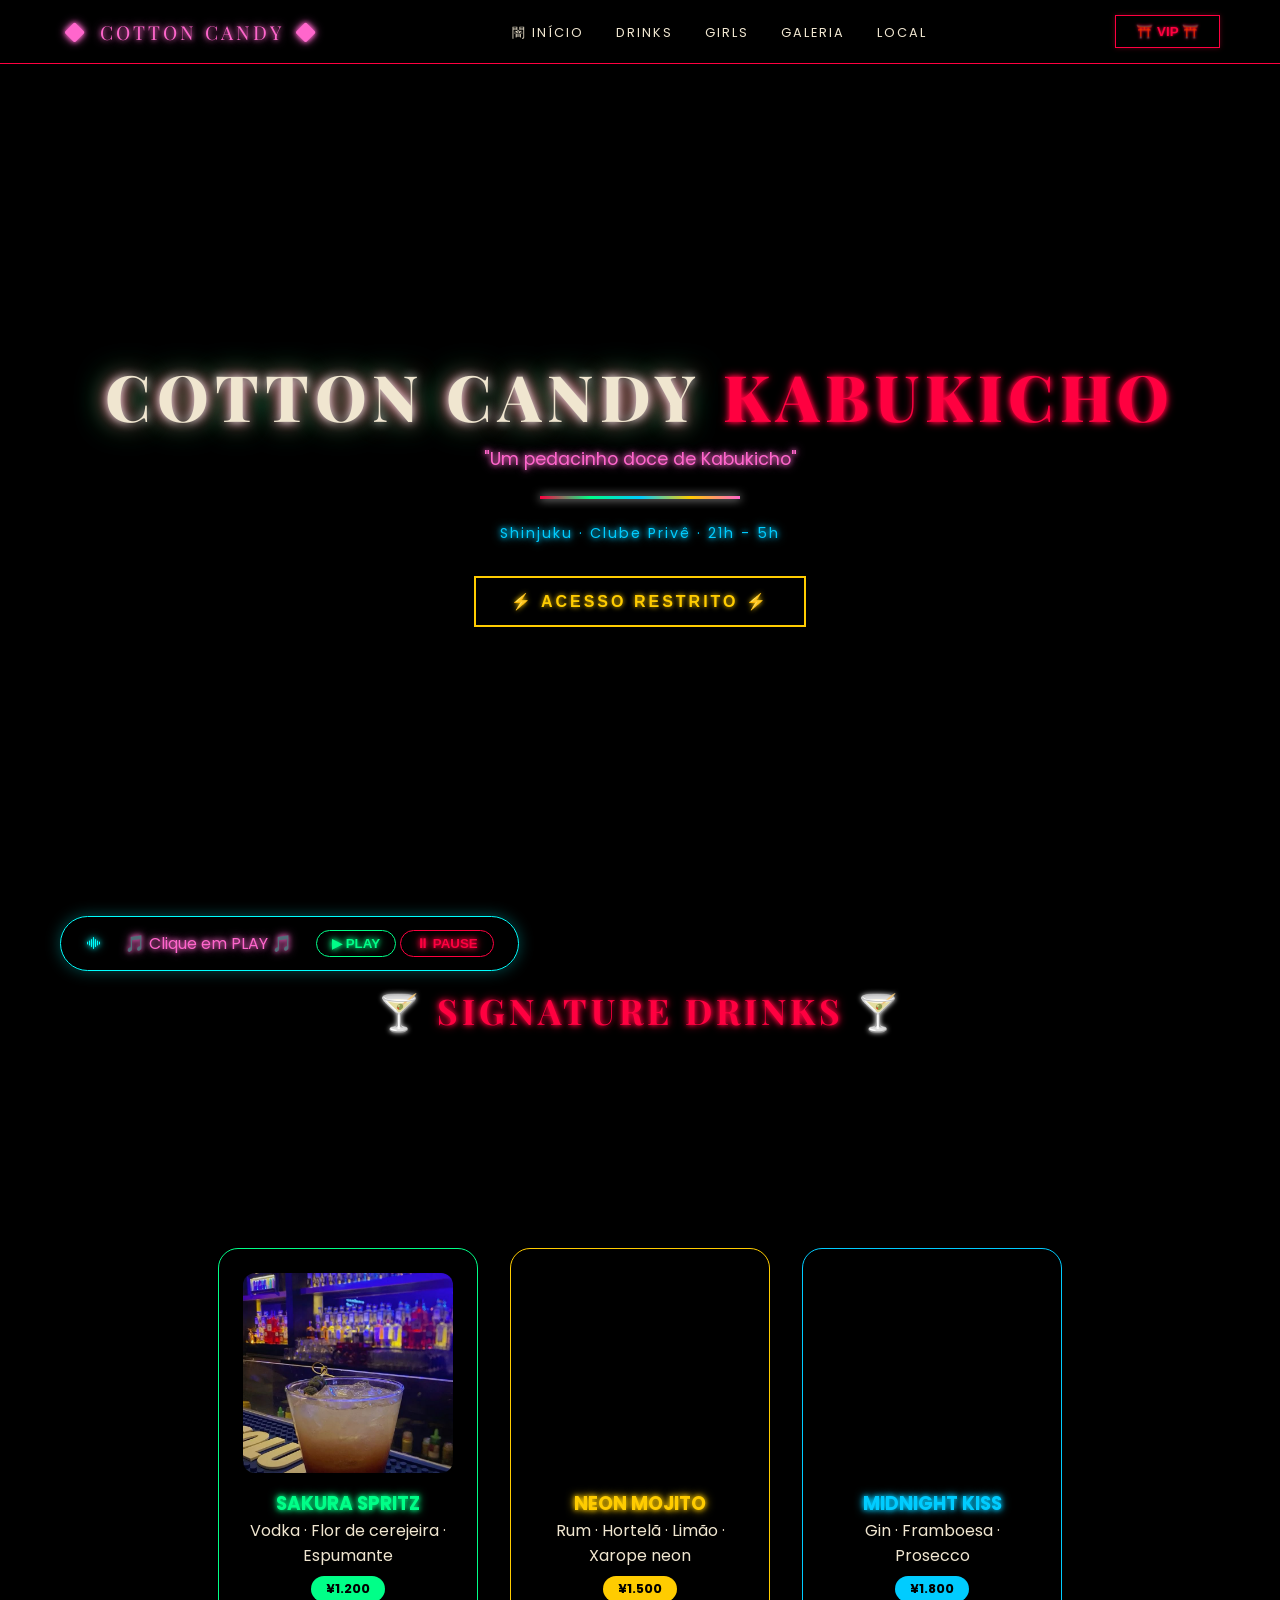
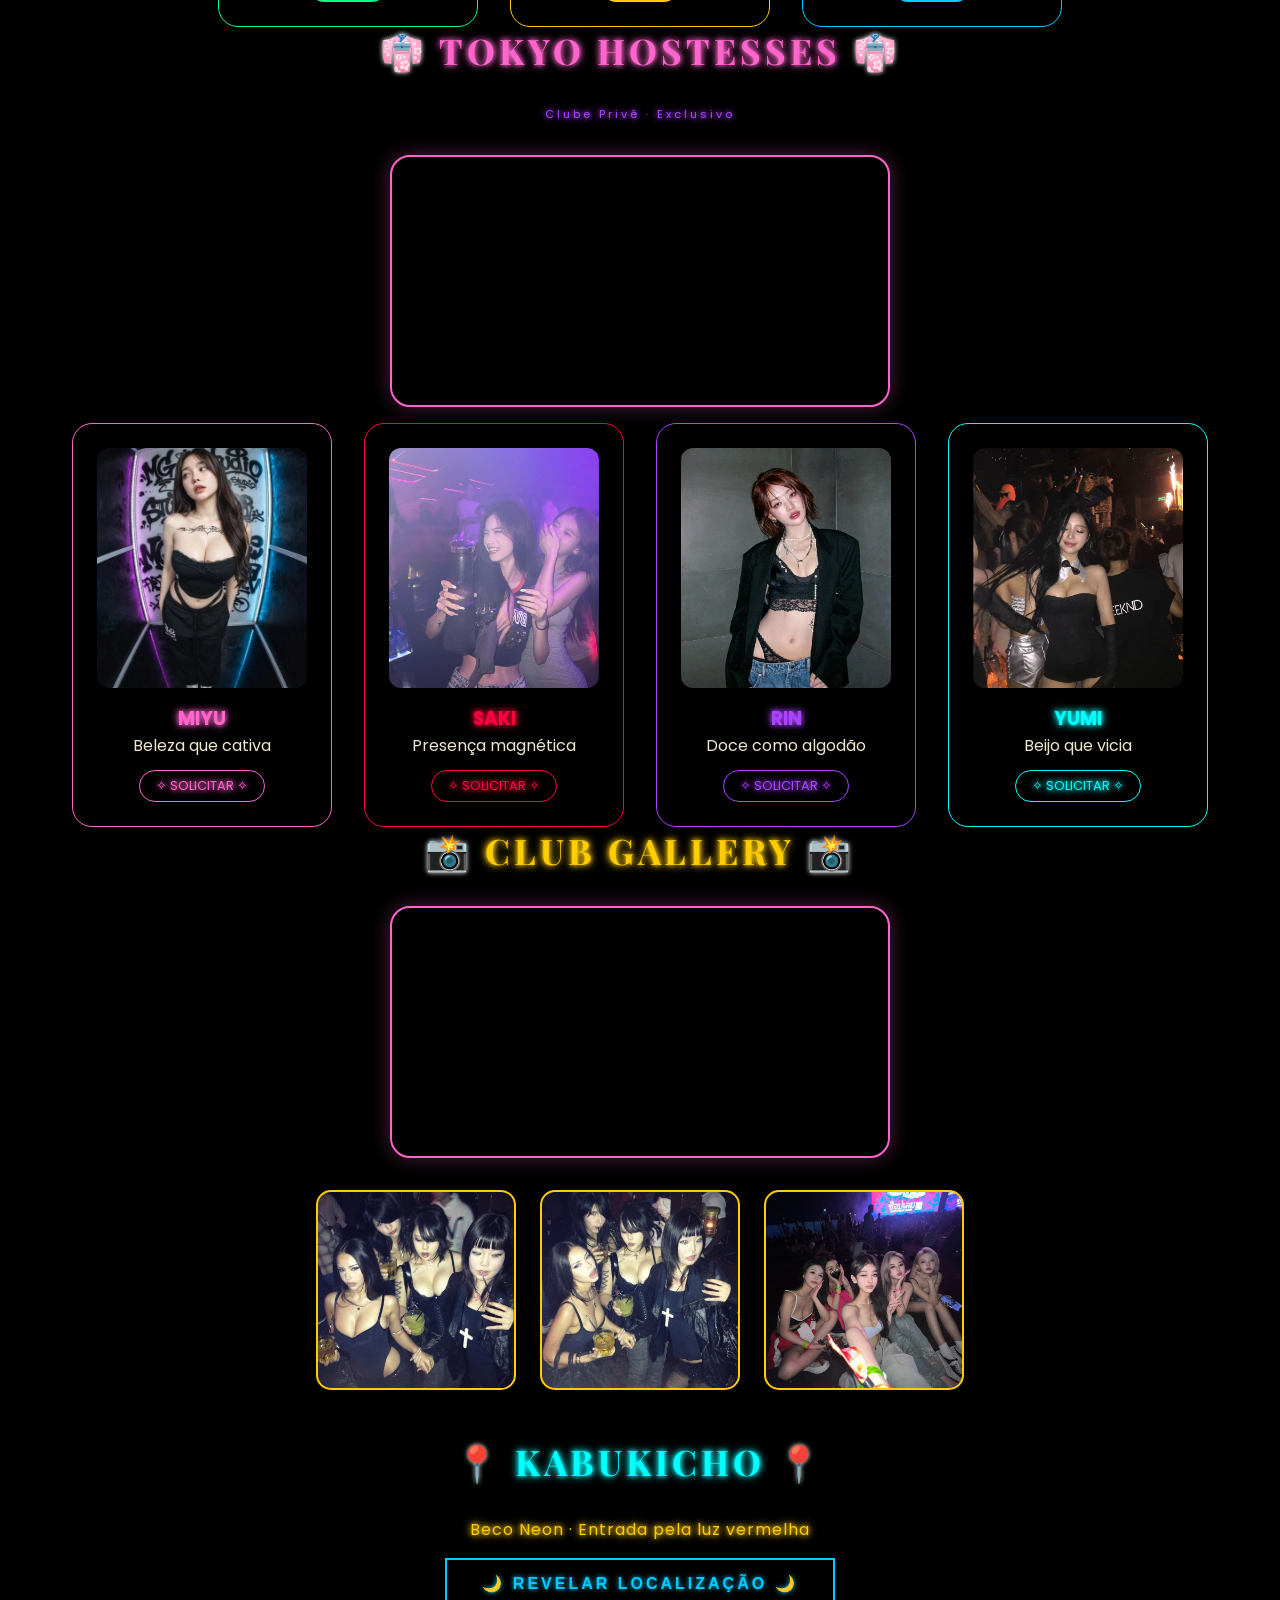
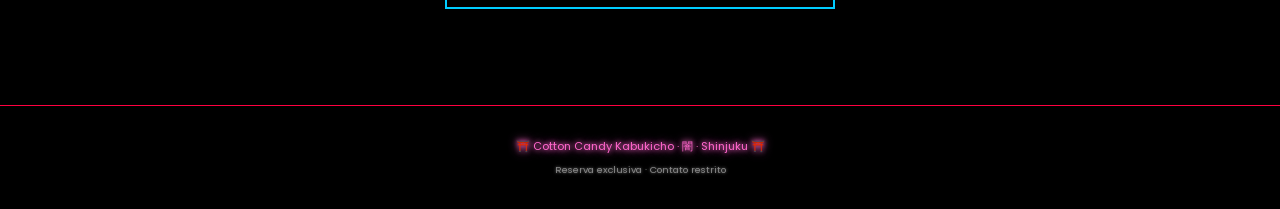
==== commit ff2e0d5c: "Update index.html" ====
--- a/index.html
+++ b/index.html
@@ -77,7 +77,7 @@
                 </div>
                 <div class="cards-grid">
                     <div class="neon-card card-neon-green">
-                        <div class="card-img" style="background-image: url('imagens/giri001.jpg');"></div>
+                        <div class="card-img" style="background-image: url('imagens/Sakura\ Apritz.jpg');"></div>
                         <h3 class="neon-green">SAKURA SPRITZ</h3>
                         <p>Vodka · Flor de cerejeira · Espumante</p>
                         <span class="price-neon price-green">¥1.200</span>
--- a/style.css
+++ b/style.css
@@ -11,6 +11,9 @@
     overflow-x: hidden;
 }
 
+/* ============================================
+   VÍDEO DE FUNDO
+   ============================================ */
 .video-background {
     position: fixed;
     top: 0;
@@ -33,7 +36,7 @@
     left: 0;
     width: 100%;
     height: 100%;
-    background: rgba(0, 0, 0, 0.6);
+    background: rgba(0, 0, 0, 0.65);
     z-index: -1;
 }
 
@@ -43,6 +46,21 @@
     padding: 0 20px;
 }
 
+/* ============================================
+   NEON CORES
+   ============================================ */
+.neon-red { color: #ff0040; text-shadow: 0 0 5px #ff0040, 0 0 10px #ff0040; }
+.neon-green { color: #00ff88; text-shadow: 0 0 5px #00ff88, 0 0 10px #00ff88; }
+.neon-blue { color: #00ccff; text-shadow: 0 0 5px #00ccff, 0 0 10px #00ccff; }
+.neon-yellow { color: #ffcc00; text-shadow: 0 0 5px #ffcc00, 0 0 10px #ffcc00; }
+.neon-pink { color: #ff66cc; text-shadow: 0 0 5px #ff66cc, 0 0 10px #ff66cc; }
+.neon-purple { color: #aa44ff; text-shadow: 0 0 5px #aa44ff, 0 0 10px #aa44ff; }
+.neon-cyan { color: #00ffff; text-shadow: 0 0 5px #00ffff, 0 0 10px #00ffff; }
+.neon-gray { color: #888; text-shadow: 0 0 3px #888; }
+
+/* ============================================
+   HEADER
+   ============================================ */
 header {
     position: fixed;
     top: 0;
@@ -65,8 +83,6 @@
     font-family: 'Playfair Display', serif;
     font-size: 1.2rem;
     letter-spacing: 3px;
-    color: #ff0040;
-    text-shadow: 0 0 5px #ff0040;
 }
 
 .logo i {
@@ -79,7 +95,7 @@
     list-style: none;
 }
 
-nav a {
+.nav-neon {
     color: #f0e6d0;
     text-decoration: none;
     font-size: 0.8rem;
@@ -87,12 +103,15 @@
     transition: 0.3s;
 }
 
-nav a:hover {
-    color: #ff0040;
-    text-shadow: 0 0 5px #ff0040;
-}
-
-.neon-btn {
+.nav-neon:hover {
+    color: #00ffff;
+    text-shadow: 0 0 8px #00ffff;
+}
+
+/* ============================================
+   BOTÕES
+   ============================================ */
+.neon-btn-vip {
     background: none;
     border: 1px solid #ff0040;
     padding: 8px 20px;
@@ -101,14 +120,77 @@
     cursor: pointer;
     transition: 0.3s;
     text-shadow: 0 0 3px #ff0040;
-}
-
-.neon-btn:hover {
+    box-shadow: 0 0 5px rgba(255,0,64,0.3);
+}
+
+.neon-btn-vip:hover {
     background: #ff0040;
     color: #000;
     box-shadow: 0 0 20px #ff0040;
 }
 
+.neon-small {
+    background: none;
+    padding: 5px 15px;
+    border-radius: 30px;
+    cursor: pointer;
+    transition: 0.3s;
+    font-weight: bold;
+}
+
+.neon-small.neon-green {
+    border: 1px solid #00ff88;
+    color: #00ff88;
+}
+.neon-small.neon-green:hover {
+    background: #00ff88;
+    color: #000;
+    box-shadow: 0 0 15px #00ff88;
+}
+.neon-small.neon-red {
+    border: 1px solid #ff0040;
+    color: #ff0040;
+}
+.neon-small.neon-red:hover {
+    background: #ff0040;
+    color: #000;
+    box-shadow: 0 0 15px #ff0040;
+}
+
+.btn-neon-big {
+    background: none;
+    border: 2px solid;
+    padding: 14px 35px;
+    font-weight: bold;
+    cursor: pointer;
+    transition: 0.3s;
+    font-size: 1rem;
+    letter-spacing: 3px;
+}
+.btn-neon-big.neon-yellow {
+    border-color: #ffcc00;
+    color: #ffcc00;
+    text-shadow: 0 0 5px #ffcc00;
+}
+.btn-neon-big.neon-yellow:hover {
+    background: #ffcc00;
+    color: #000;
+    box-shadow: 0 0 30px #ffcc00;
+}
+.btn-neon-big.neon-blue {
+    border-color: #00ccff;
+    color: #00ccff;
+    text-shadow: 0 0 5px #00ccff;
+}
+.btn-neon-big.neon-blue:hover {
+    background: #00ccff;
+    color: #000;
+    box-shadow: 0 0 30px #00ccff;
+}
+
+/* ============================================
+   HERO
+   ============================================ */
 .hero {
     min-height: 100vh;
     display: flex;
@@ -116,71 +198,39 @@
     text-align: center;
     padding-top: 80px;
 }
-
-.hero-content {
-    width: 100%;
-}
-
-.neon-title {
+.hero-content { width: 100%; }
+.neon-title-multi {
     font-family: 'Playfair Display', serif;
     font-size: 4rem;
     font-weight: 800;
     letter-spacing: 6px;
-    text-shadow: 0 0 10px #fff, 0 0 20px #ff0040;
-}
-
-.neon-title .neon-red {
-    color: #ff0040;
-    text-shadow: 0 0 10px #ff0040, 0 0 20px #ff0040;
-}
-
-.subtitle {
-    font-size: 1.1rem;
-    margin-top: 0.5rem;
-    color: #ffb3b3;
-}
-
-.neon-line {
-    width: 100px;
-    height: 2px;
-    background: #ff0040;
+    text-shadow: 0 0 10px #fff, 0 0 20px #ff0040, 0 0 30px #00ff88;
+}
+.subtitle { font-size: 1.1rem; margin-top: 0.5rem; }
+.neon-line-rainbow {
+    width: 200px;
+    height: 3px;
+    background: linear-gradient(90deg, #ff0040, #00ff88, #00ccff, #ffcc00, #ff66cc);
     margin: 1.5rem auto;
-    box-shadow: 0 0 10px #ff0040;
-}
-
-.desc {
-    font-size: 0.9rem;
-    letter-spacing: 2px;
-    margin-bottom: 2rem;
-}
-
-.btn-neon-big {
-    background: none;
-    border: 2px solid #ff0040;
-    padding: 14px 35px;
-    color: #ff0040;
-    font-weight: bold;
-    cursor: pointer;
-    transition: 0.3s;
-    font-size: 1rem;
-    letter-spacing: 3px;
-    text-shadow: 0 0 5px #ff0040;
-}
-
-.btn-neon-big:hover {
-    background: #ff0040;
-    color: #000;
-    box-shadow: 0 0 30px #ff0040;
-}
-
-.music-section {
-    padding: 1rem 0;
-}
-
+    box-shadow: 0 0 10px #fff;
+    animation: rainbow-glow 2s infinite;
+}
+@keyframes rainbow-glow {
+    0% { box-shadow: 0 0 5px #ff0040; }
+    25% { box-shadow: 0 0 15px #00ff88; }
+    50% { box-shadow: 0 0 10px #00ccff; }
+    75% { box-shadow: 0 0 15px #ffcc00; }
+    100% { box-shadow: 0 0 5px #ff66cc; }
+}
+.desc { font-size: 0.9rem; letter-spacing: 2px; margin-bottom: 2rem; }
+
+/* ============================================
+   MÚSICA
+   ============================================ */
+.music-section { padding: 1rem 0; }
 .music-neon-bar {
     background: rgba(0, 0, 0, 0.7);
     backdrop-filter: blur(8px);
-    border: 1px solid #ff0040;
     border-radius: 50px;
     padding: 0.8rem 1.5rem;
     display: inline-flex;
@@ -188,25 +238,14 @@
     gap: 1.5rem;
     width: auto;
     margin: 0 auto;
-    box-shadow: 0 0 15px rgba(255,0,64,0.3);
-}
-
-.neon-small {
-    background: none;
-    border: 1px solid #ff0040;
-    color: #ff0040;
-    padding: 5px 15px;
-    border-radius: 30px;
-    cursor: pointer;
-    transition: 0.3s;
-}
-
-.neon-small:hover {
-    background: #ff0040;
-    color: #000;
-}
-
-.section-neon {
+    box-shadow: 0 0 15px rgba(0,255,255,0.3);
+}
+.music-neon-bar.neon-cyan { border: 1px solid #00ffff; }
+
+/* ============================================
+   SEÇÕES
+   ============================================ */
+.section-neon-multi {
     font-family: 'Playfair Display', serif;
     font-size: 2.2rem;
     text-align: center;
@@ -214,44 +253,48 @@
     letter-spacing: 4px;
     text-shadow: 0 0 5px #fff;
 }
-
-.section-neon .neon-red {
-    color: #ff0040;
-    text-shadow: 0 0 8px #ff0040;
-}
-
-.sub-neon {
-    text-align: center;
-    font-size: 0.7rem;
-    letter-spacing: 3px;
-    color: #ffb3b3;
+.sub-neon { text-align: center; font-size: 0.7rem; letter-spacing: 3px; margin-bottom: 2rem; }
+
+.drinks-banner {
+    width: 100%;
+    height: 150px;
+    background-size: cover;
+    background-position: center;
+    border-radius: 20px;
     margin-bottom: 2rem;
-}
-
+    position: relative;
+}
+.banner-overlay {
+    width: 100%;
+    height: 100%;
+    background: rgba(0,0,0,0.5);
+    border-radius: 20px;
+}
+
+/* CARDS */
 .cards-grid {
     display: flex;
     justify-content: center;
     gap: 2rem;
     flex-wrap: wrap;
 }
-
 .neon-card {
     background: rgba(0, 0, 0, 0.7);
     backdrop-filter: blur(8px);
-    border: 1px solid #ff0040;
     border-radius: 20px;
     padding: 1.5rem;
     width: 260px;
     text-align: center;
     transition: 0.3s;
-    box-shadow: 0 0 10px rgba(255,0,64,0.2);
-}
-
-.neon-card:hover {
-    transform: translateY(-8px);
-    border-color: #ff0040;
-    box-shadow: 0 0 25px #ff0040;
-}
+}
+.neon-card:hover { transform: translateY(-8px); box-shadow: 0 0 25px currentColor; }
+.card-neon-green { border: 1px solid #00ff88; }
+.card-neon-yellow { border: 1px solid #ffcc00; }
+.card-neon-blue { border: 1px solid #00ccff; }
+.card-neon-pink { border: 1px solid #ff66cc; }
+.card-neon-red { border: 1px solid #ff0040; }
+.card-neon-purple { border: 1px solid #aa44ff; }
+.card-neon-cyan { border: 1px solid #00ffff; }
 
 .card-img {
     width: 100%;
@@ -260,83 +303,93 @@
     background-position: center;
     border-radius: 12px;
     margin-bottom: 1rem;
-    border: 1px solid #ff0040;
-}
-
-.girl .card-img {
-    height: 240px;
-}
-
-.neon-card h3 {
-    font-size: 1.2rem;
-    margin-bottom: 0.3rem;
-    color: #ff0040;
-    text-shadow: 0 0 3px #ff0040;
-}
-
-.neon-card p {
-    font-size: 0.8rem;
-    color: #ccb3b3;
-}
-
+}
+.girl .card-img { height: 240px; }
 .price-neon {
     display: inline-block;
-    background: #ff0040;
     padding: 4px 15px;
     border-radius: 30px;
     font-size: 0.8rem;
     font-weight: bold;
-    color: #000;
     margin-top: 0.5rem;
 }
+.price-green { background: #00ff88; color: #000; }
+.price-yellow { background: #ffcc00; color: #000; }
+.price-blue { background: #00ccff; color: #000; }
 
 .btn-hostess-link {
     display: inline-block;
     background: none;
-    border: 1px solid #ff0040;
+    border: 1px solid;
     padding: 6px 16px;
     border-radius: 30px;
-    color: #ff0040;
     cursor: pointer;
     margin-top: 0.8rem;
     transition: 0.3s;
     text-decoration: none;
     font-size: 0.8rem;
 }
-
 .btn-hostess-link:hover {
-    background: #ff0040;
-    color: #000;
-    box-shadow: 0 0 12px #ff0040;
-}
-
-.location {
-    text-align: center;
-    padding: 3rem 0;
-}
-
-.location-address {
-    margin-bottom: 1rem;
-    color: #ffb3b3;
-    letter-spacing: 1px;
-}
-
+    background: currentColor;
+    color: #000 !important;
+    box-shadow: 0 0 12px currentColor;
+}
+
+/* VÍDEOS INLINE */
+.girls-video, .gallery-video {
+    width: 100%;
+    max-width: 500px;
+    margin: 1rem auto;
+    border-radius: 20px;
+    overflow: hidden;
+    border: 2px solid #ff66cc;
+    box-shadow: 0 0 20px rgba(255,102,204,0.3);
+}
+.inline-video {
+    width: 100%;
+    height: auto;
+    display: block;
+}
+
+/* GALERIA */
+.gallery-grid {
+    display: flex;
+    justify-content: center;
+    gap: 1.5rem;
+    flex-wrap: wrap;
+    margin-top: 2rem;
+}
+.gallery-item {
+    width: 200px;
+    height: 200px;
+    background-size: cover;
+    background-position: center;
+    border-radius: 15px;
+    border: 2px solid #ffcc00;
+    transition: 0.3s;
+}
+.gallery-item:hover {
+    transform: scale(1.05);
+    box-shadow: 0 0 20px #ffcc00;
+}
+
+/* LOCATION */
+.location { text-align: center; padding: 3rem 0; }
+.location-address { margin-bottom: 1rem; letter-spacing: 1px; }
+
+/* FOOTER */
 footer {
     text-align: center;
     padding: 2rem 0;
     border-top: 1px solid #ff0040;
     margin-top: 3rem;
     font-size: 0.7rem;
-    color: #ccb3b3;
-}
-
-.footer-small {
-    margin-top: 0.5rem;
-    font-size: 0.6rem;
-}
+}
+.footer-small { margin-top: 0.5rem; font-size: 0.6rem; }
 
 @media (max-width: 768px) {
-    .neon-title { font-size: 2rem; }
+    .neon-title-multi { font-size: 2rem; }
     nav ul { gap: 1rem; }
     .neon-card { width: 90%; }
+    .gallery-item { width: 150px; height: 150px; }
 }
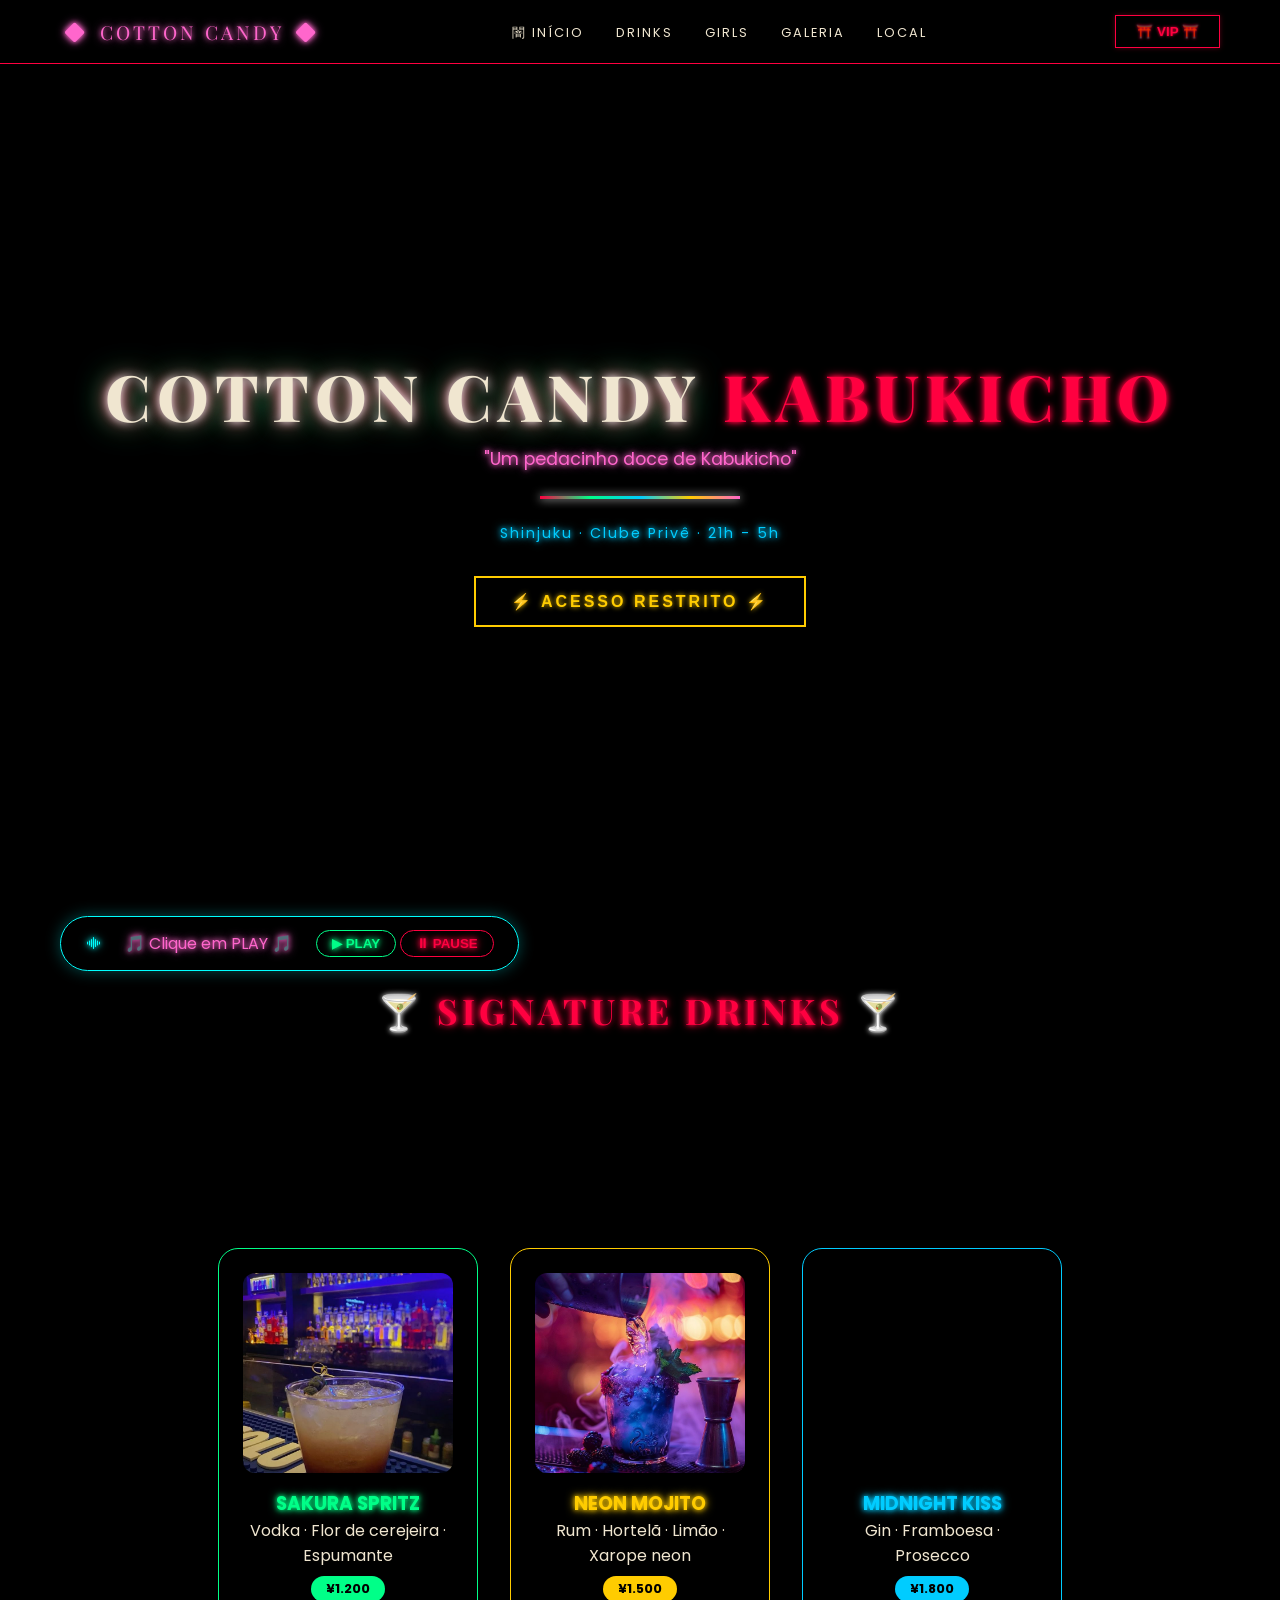
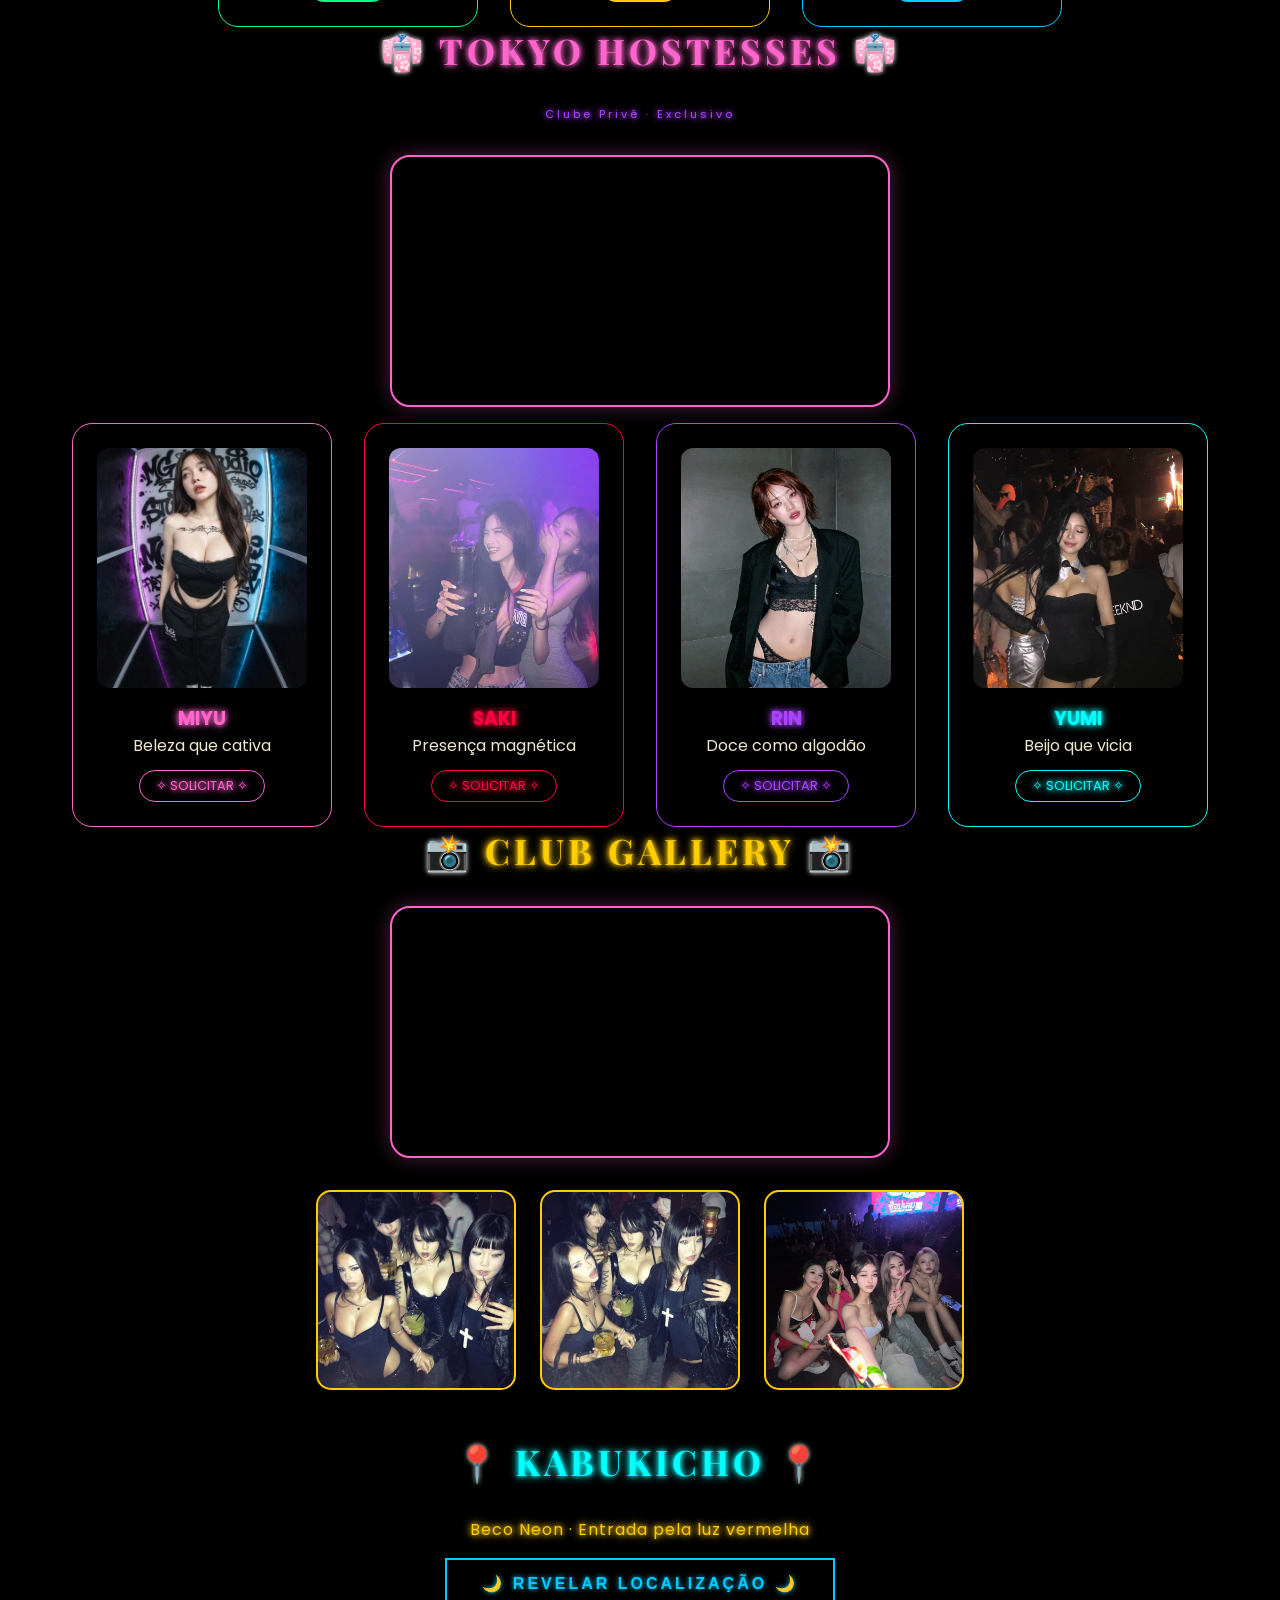
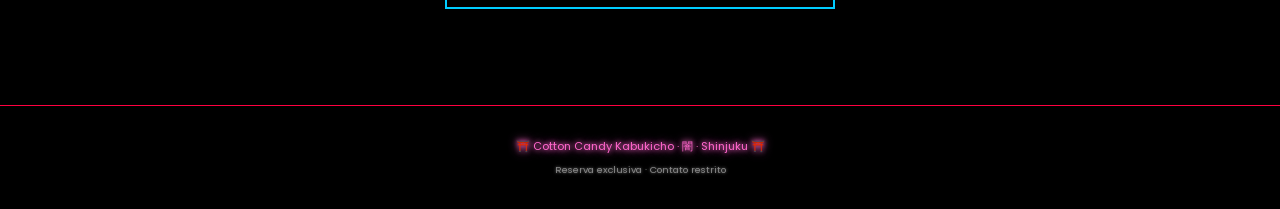
==== commit 140704f1: "Update index.html" ====
--- a/index.html
+++ b/index.html
@@ -83,7 +83,7 @@
                         <span class="price-neon price-green">¥1.200</span>
                     </div>
                     <div class="neon-card card-neon-yellow">
-                        <div class="card-img" style="background-image: url('imagens/giri002.jpg');"></div>
+                        <div class="card-img" style="background-image: url('imagens/Neon\ Mojito.jpg');"></div>
                         <h3 class="neon-yellow">NEON MOJITO</h3>
                         <p>Rum · Hortelã · Limão · Xarope neon</p>
                         <span class="price-neon price-yellow">¥1.500</span>
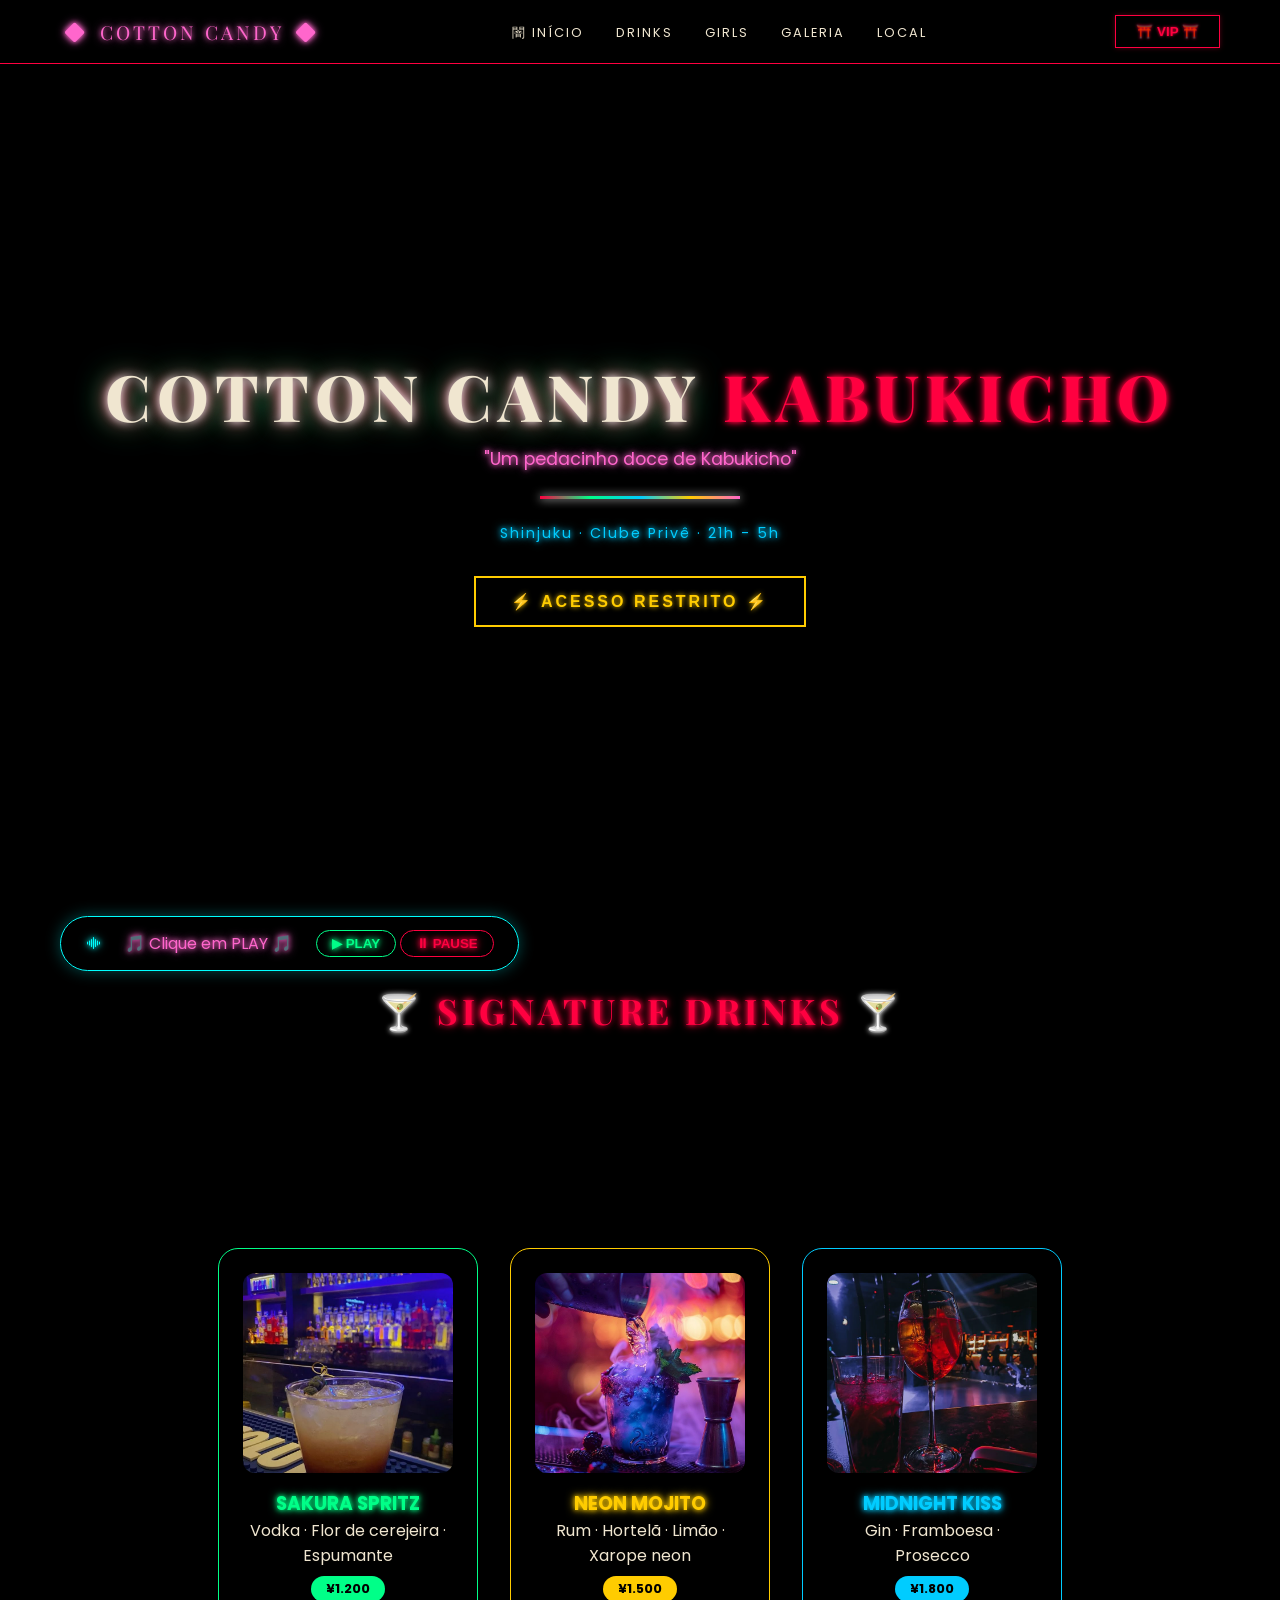
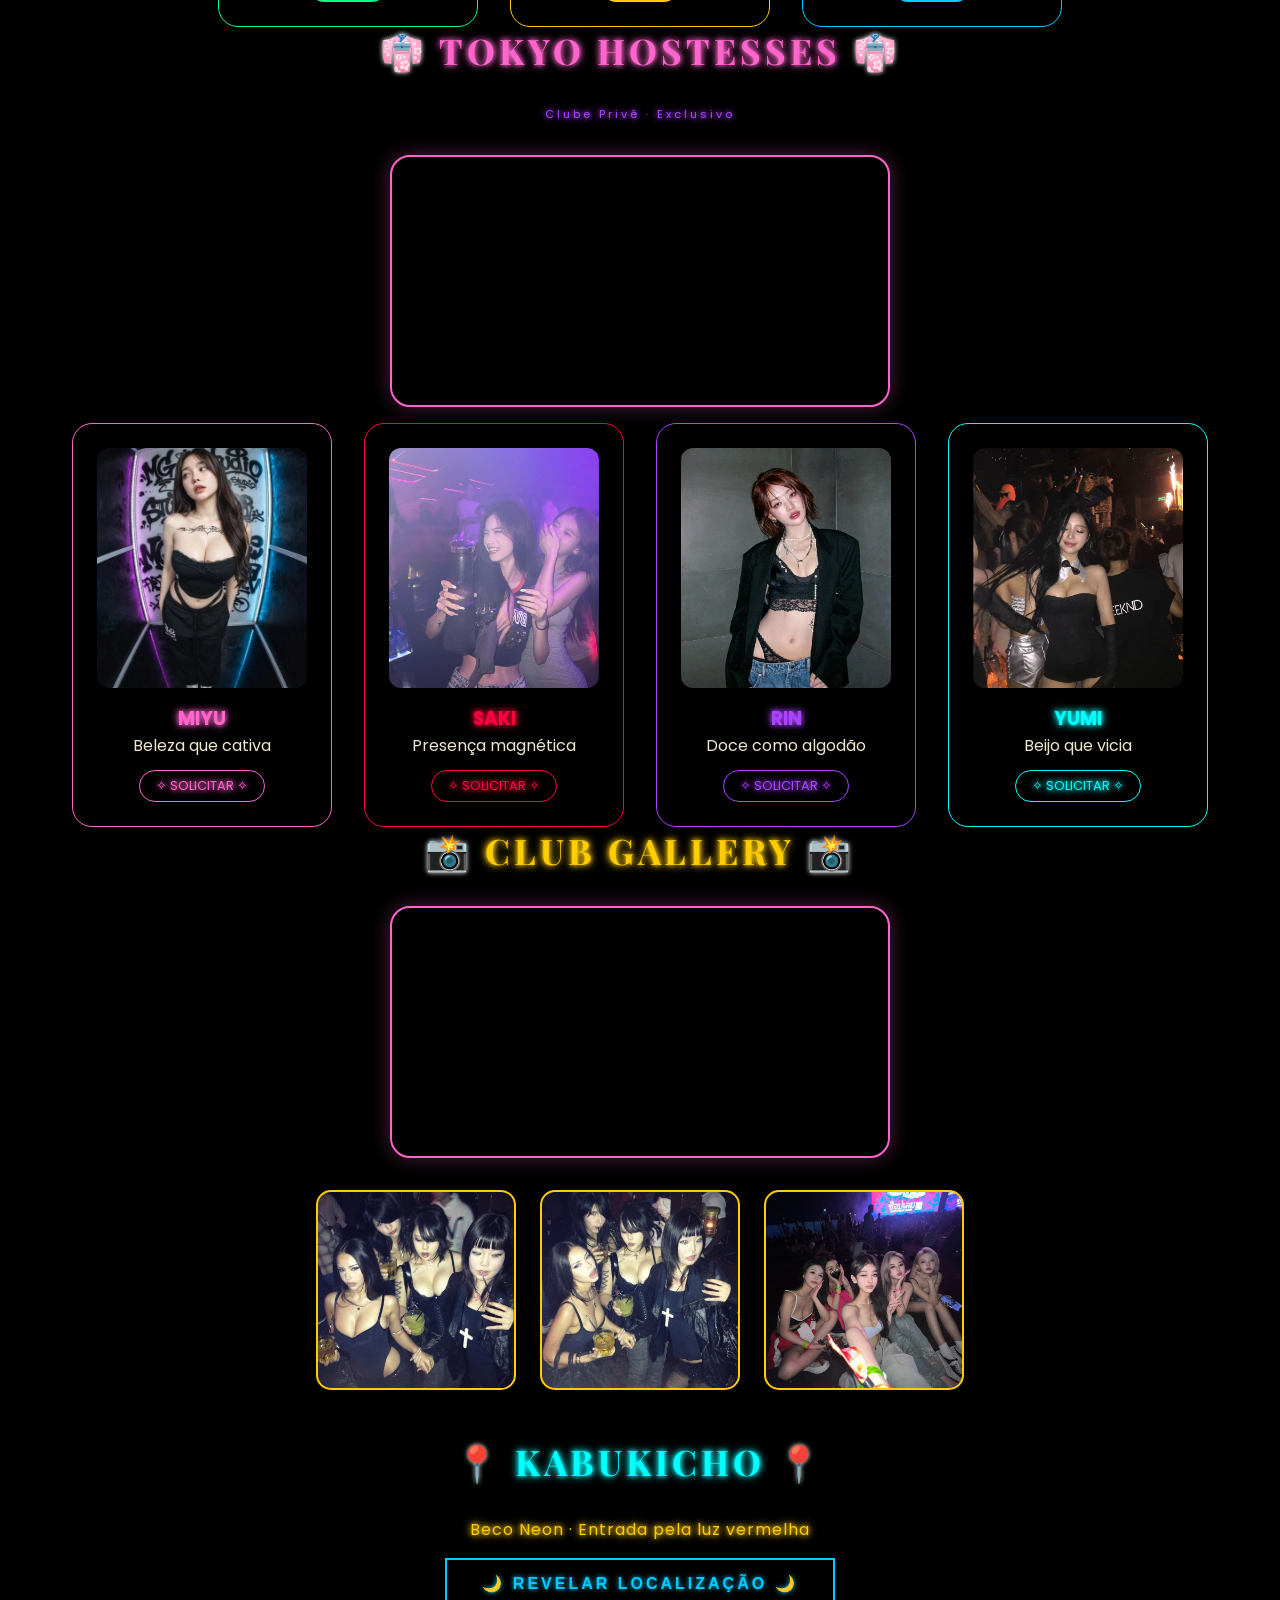
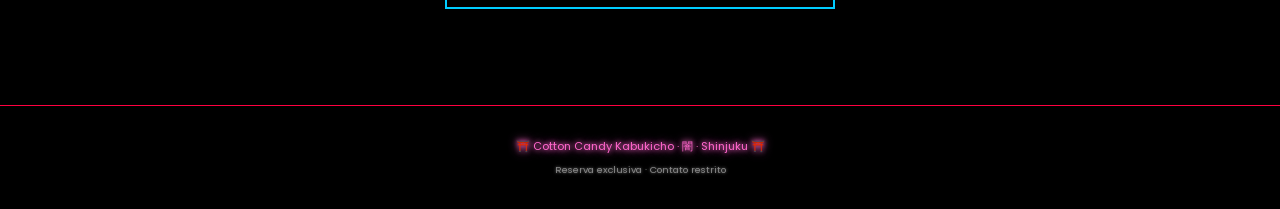
==== commit 15aa2ee9: "Update index.html" ====
--- a/index.html
+++ b/index.html
@@ -89,7 +89,7 @@
                         <span class="price-neon price-yellow">¥1.500</span>
                     </div>
                     <div class="neon-card card-neon-blue">
-                        <div class="card-img" style="background-image: url('imagens/giri003.jpg');"></div>
+                        <div class="card-img" style="background-image: url('imagens/Midnight\ Kiss.jpg');"></div>
                         <h3 class="neon-blue">MIDNIGHT KISS</h3>
                         <p>Gin · Framboesa · Prosecco</p>
                         <span class="price-neon price-blue">¥1.800</span>
